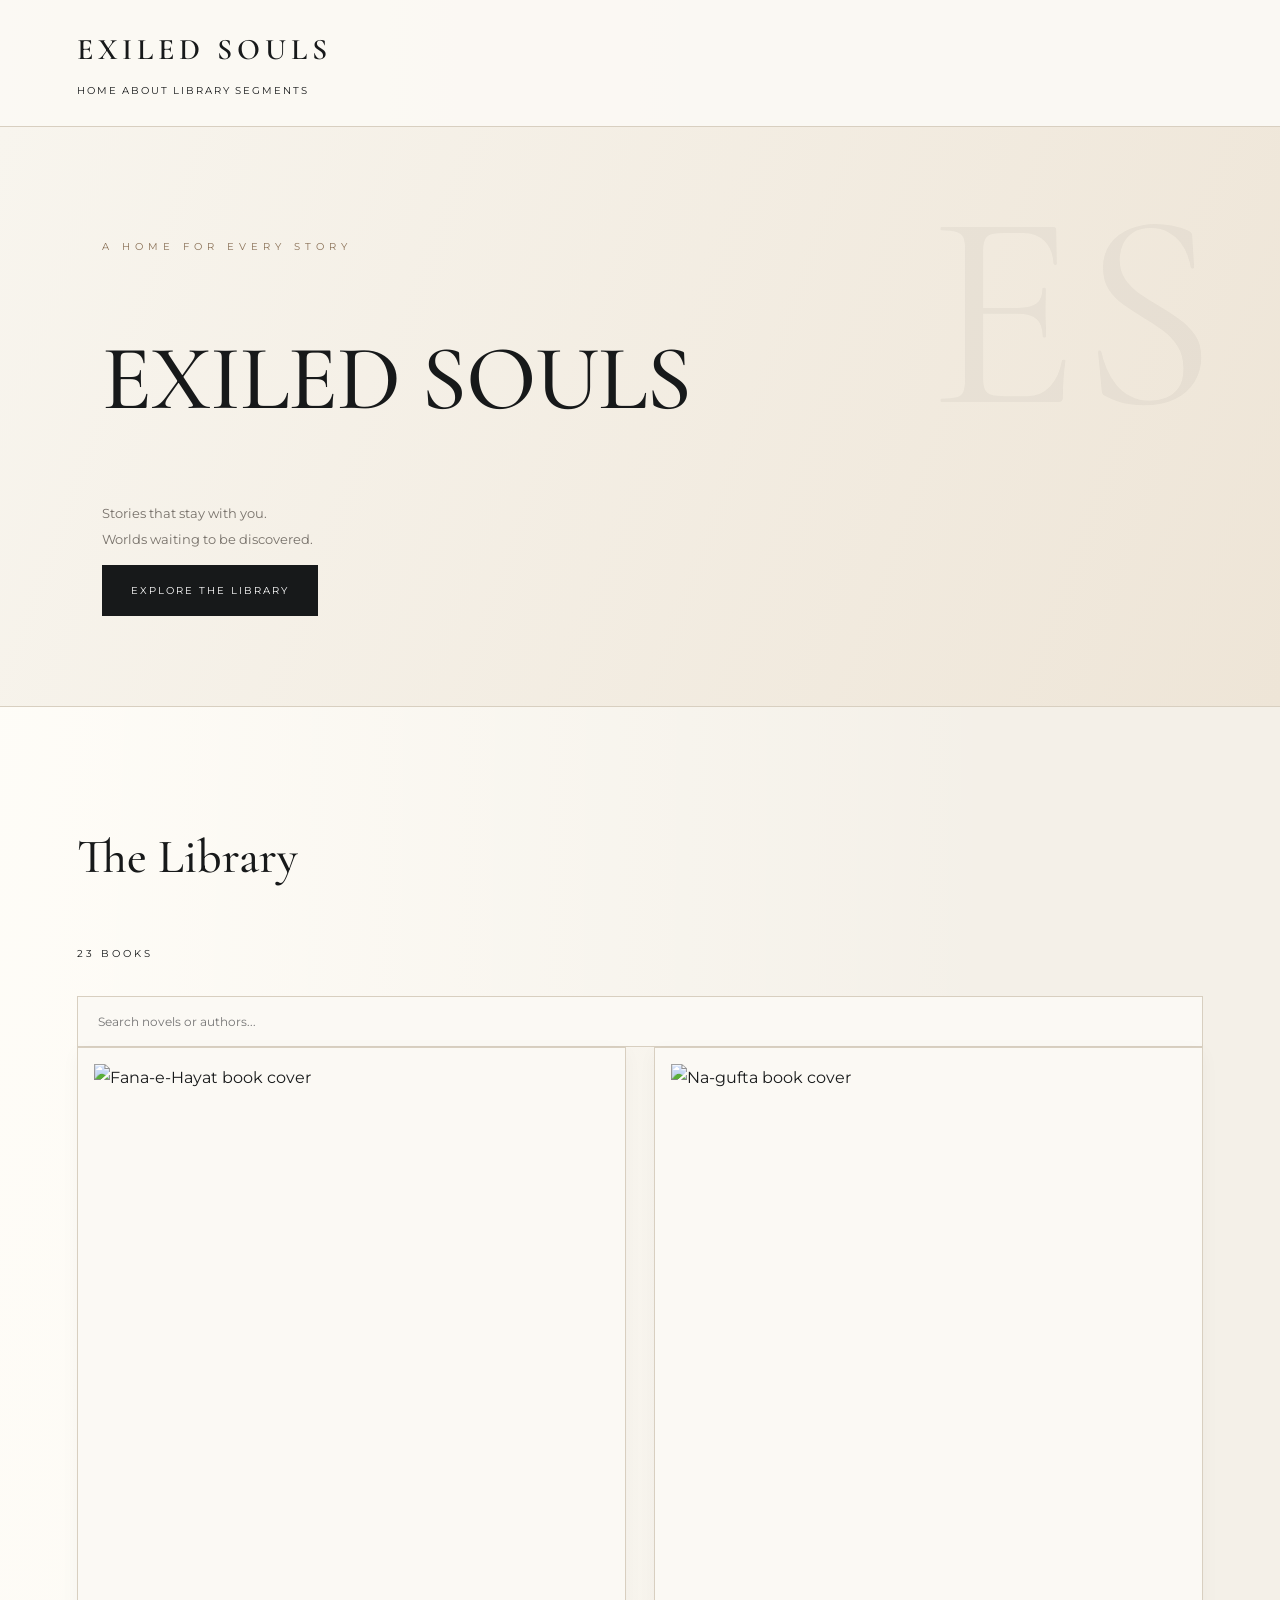
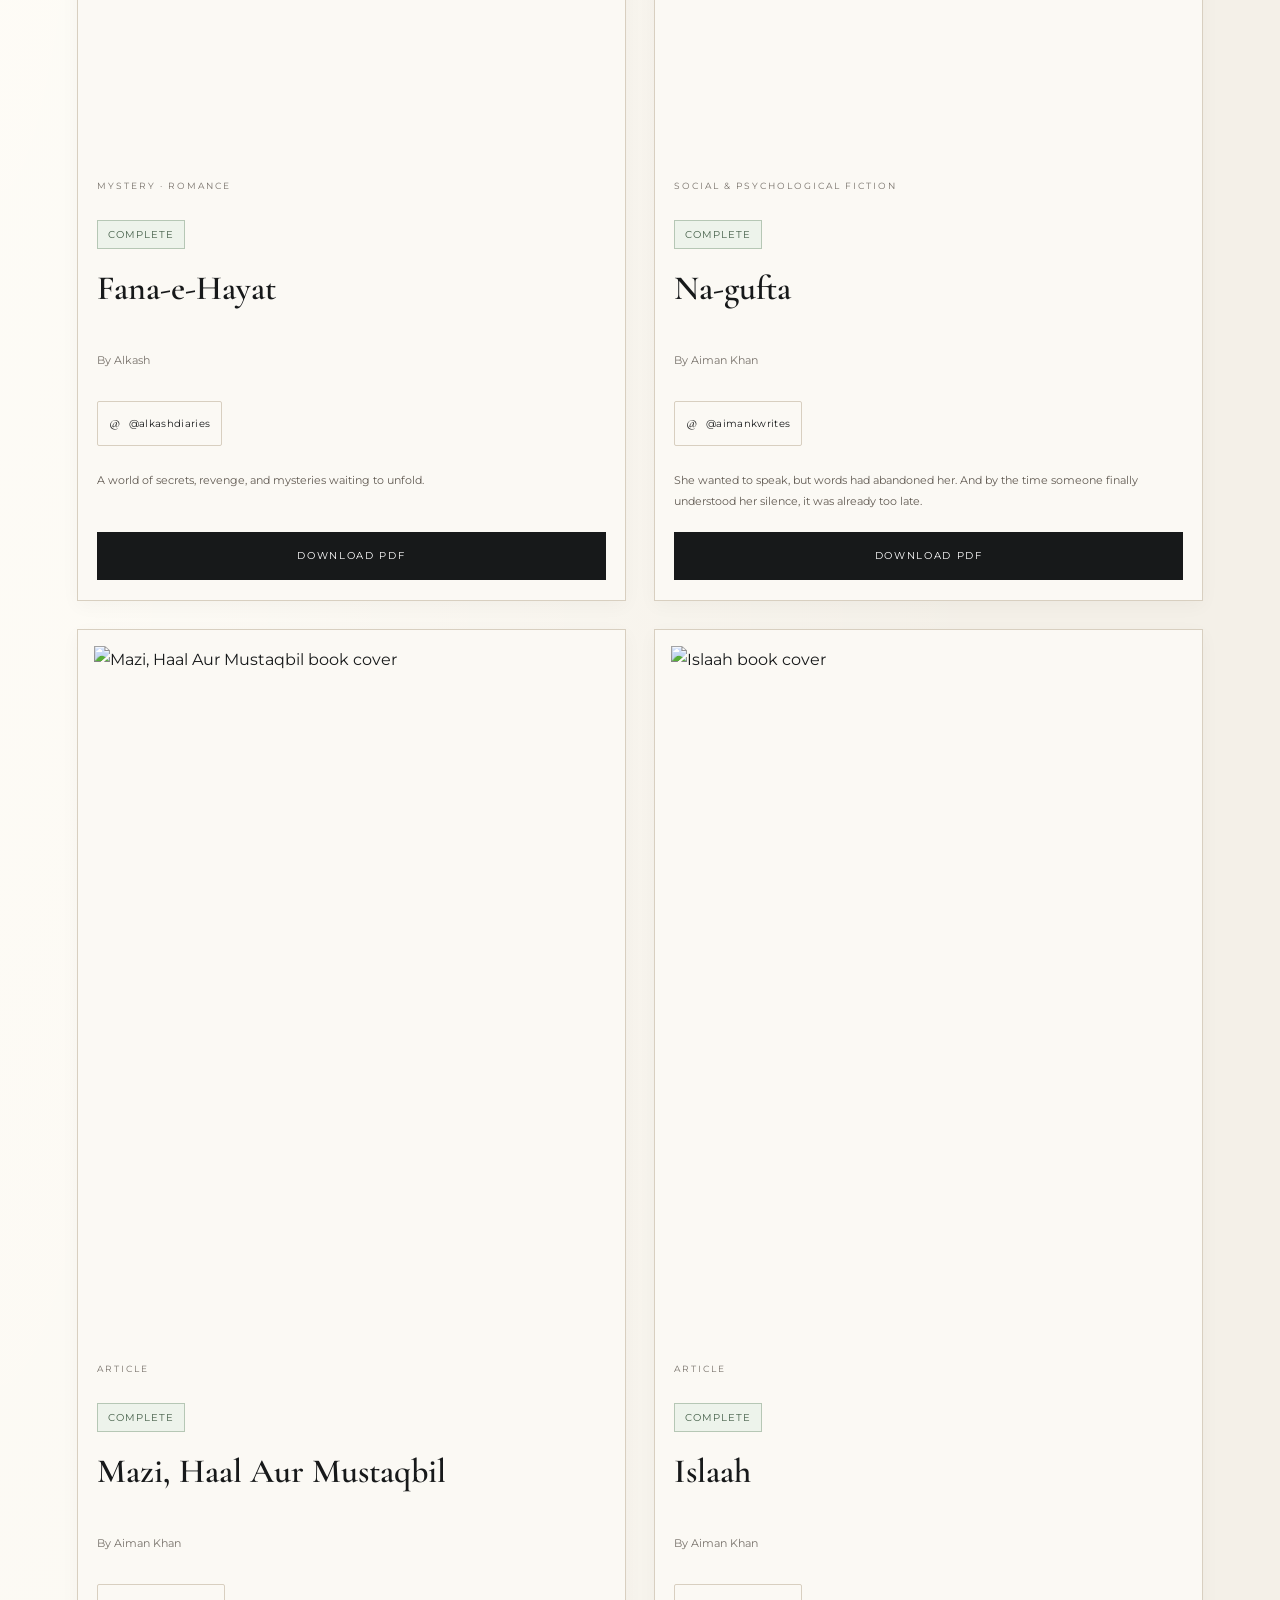
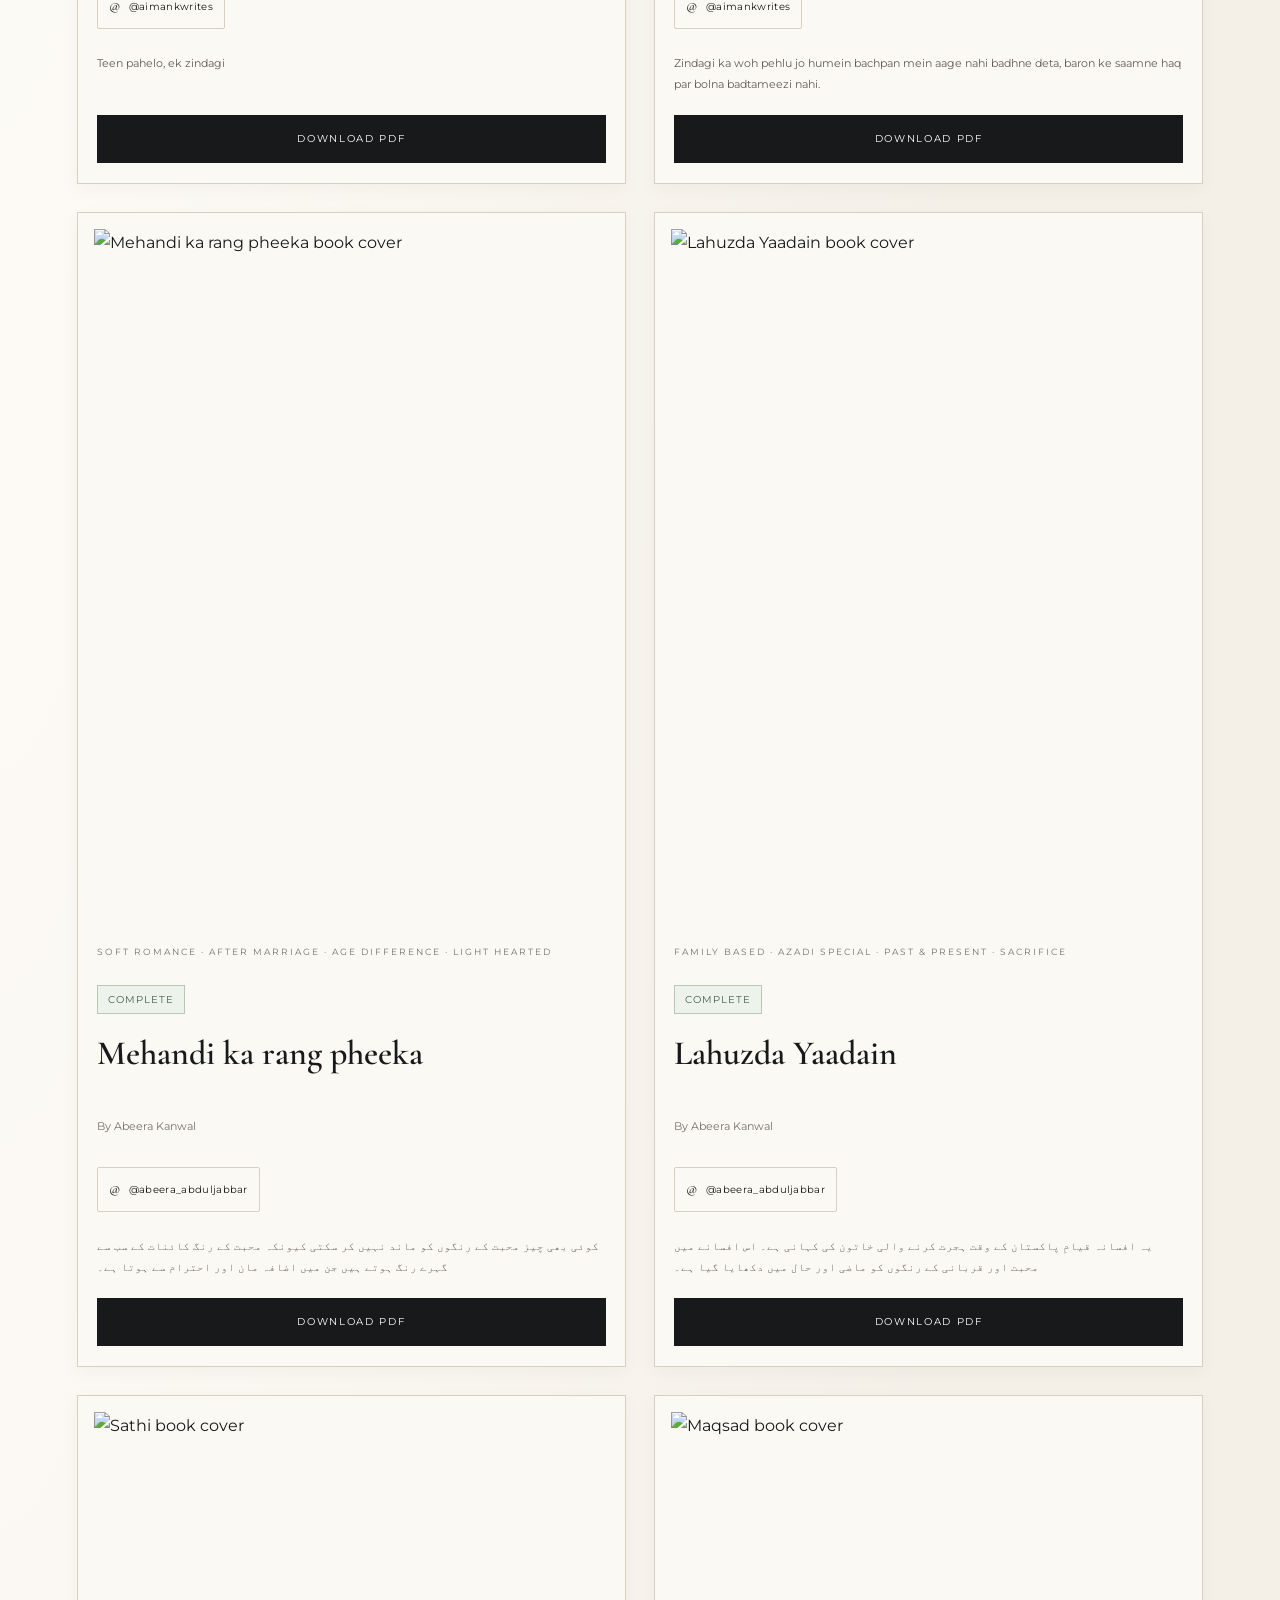
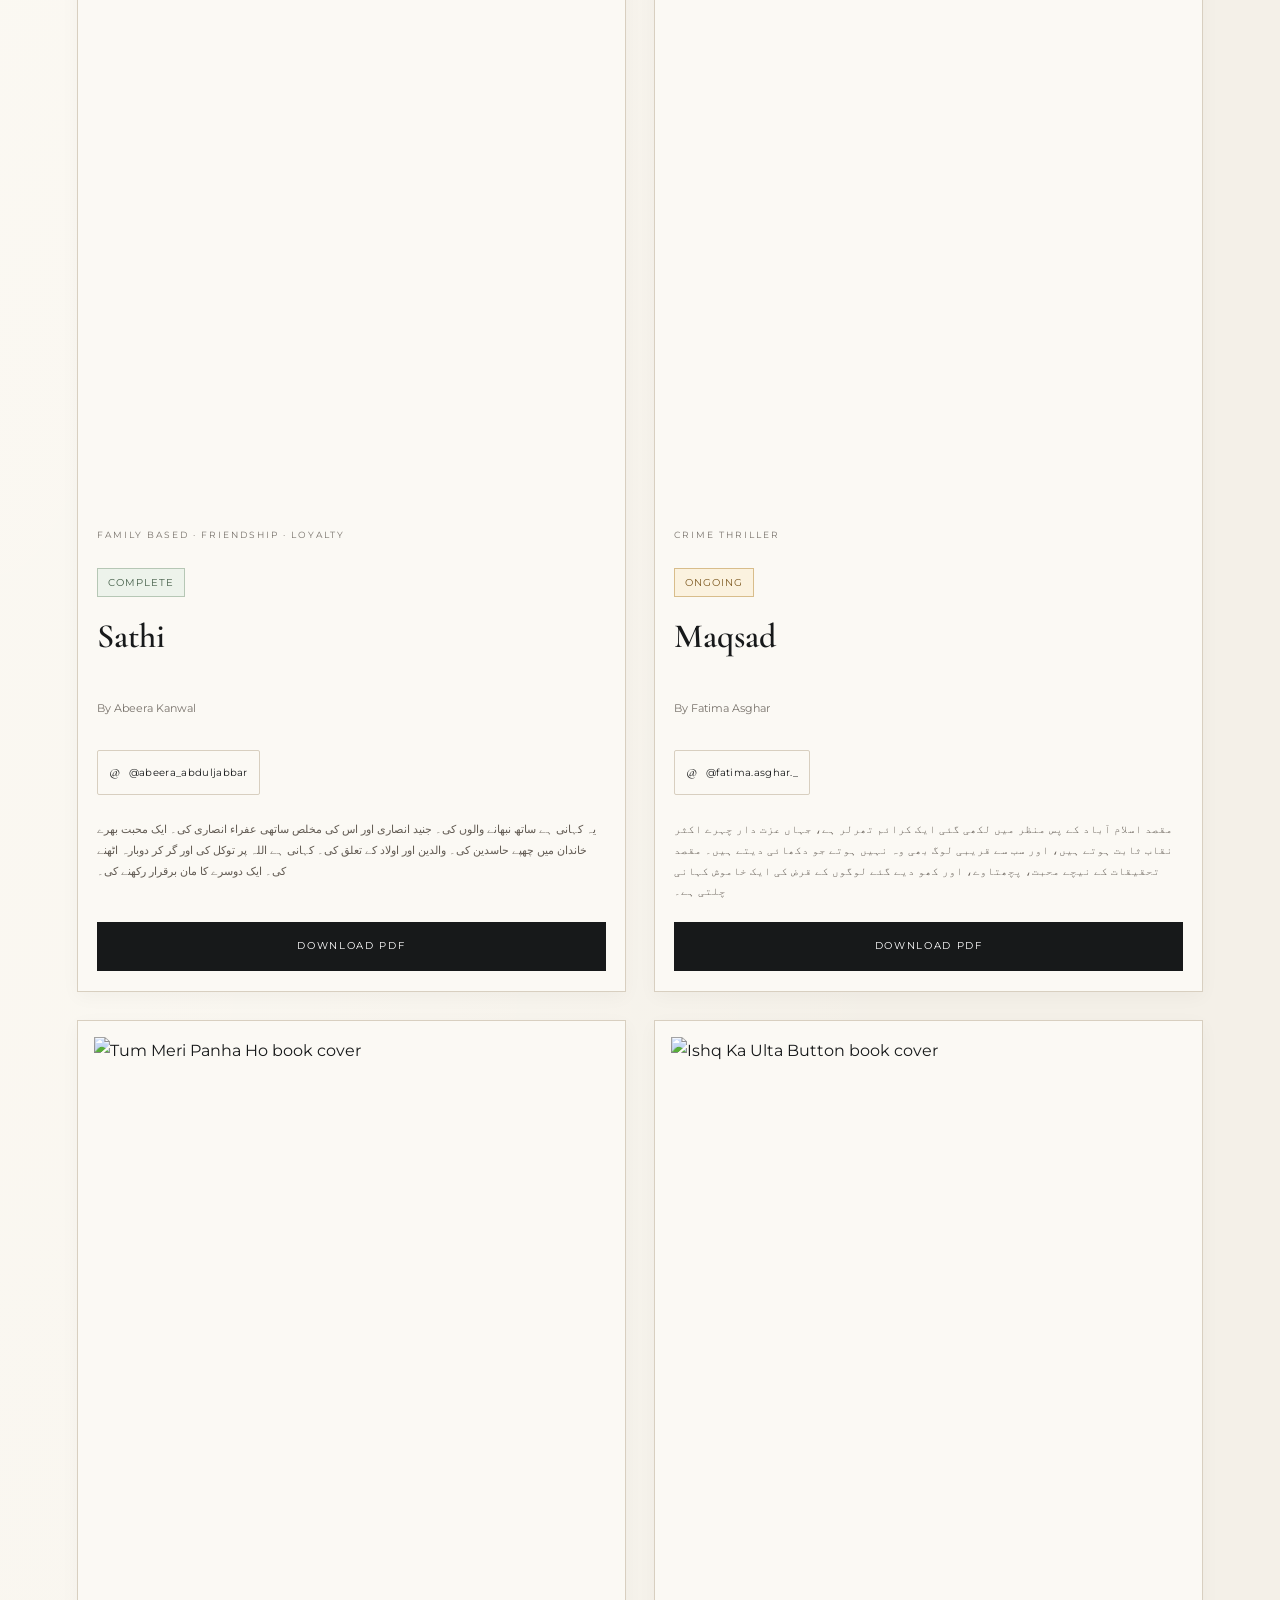
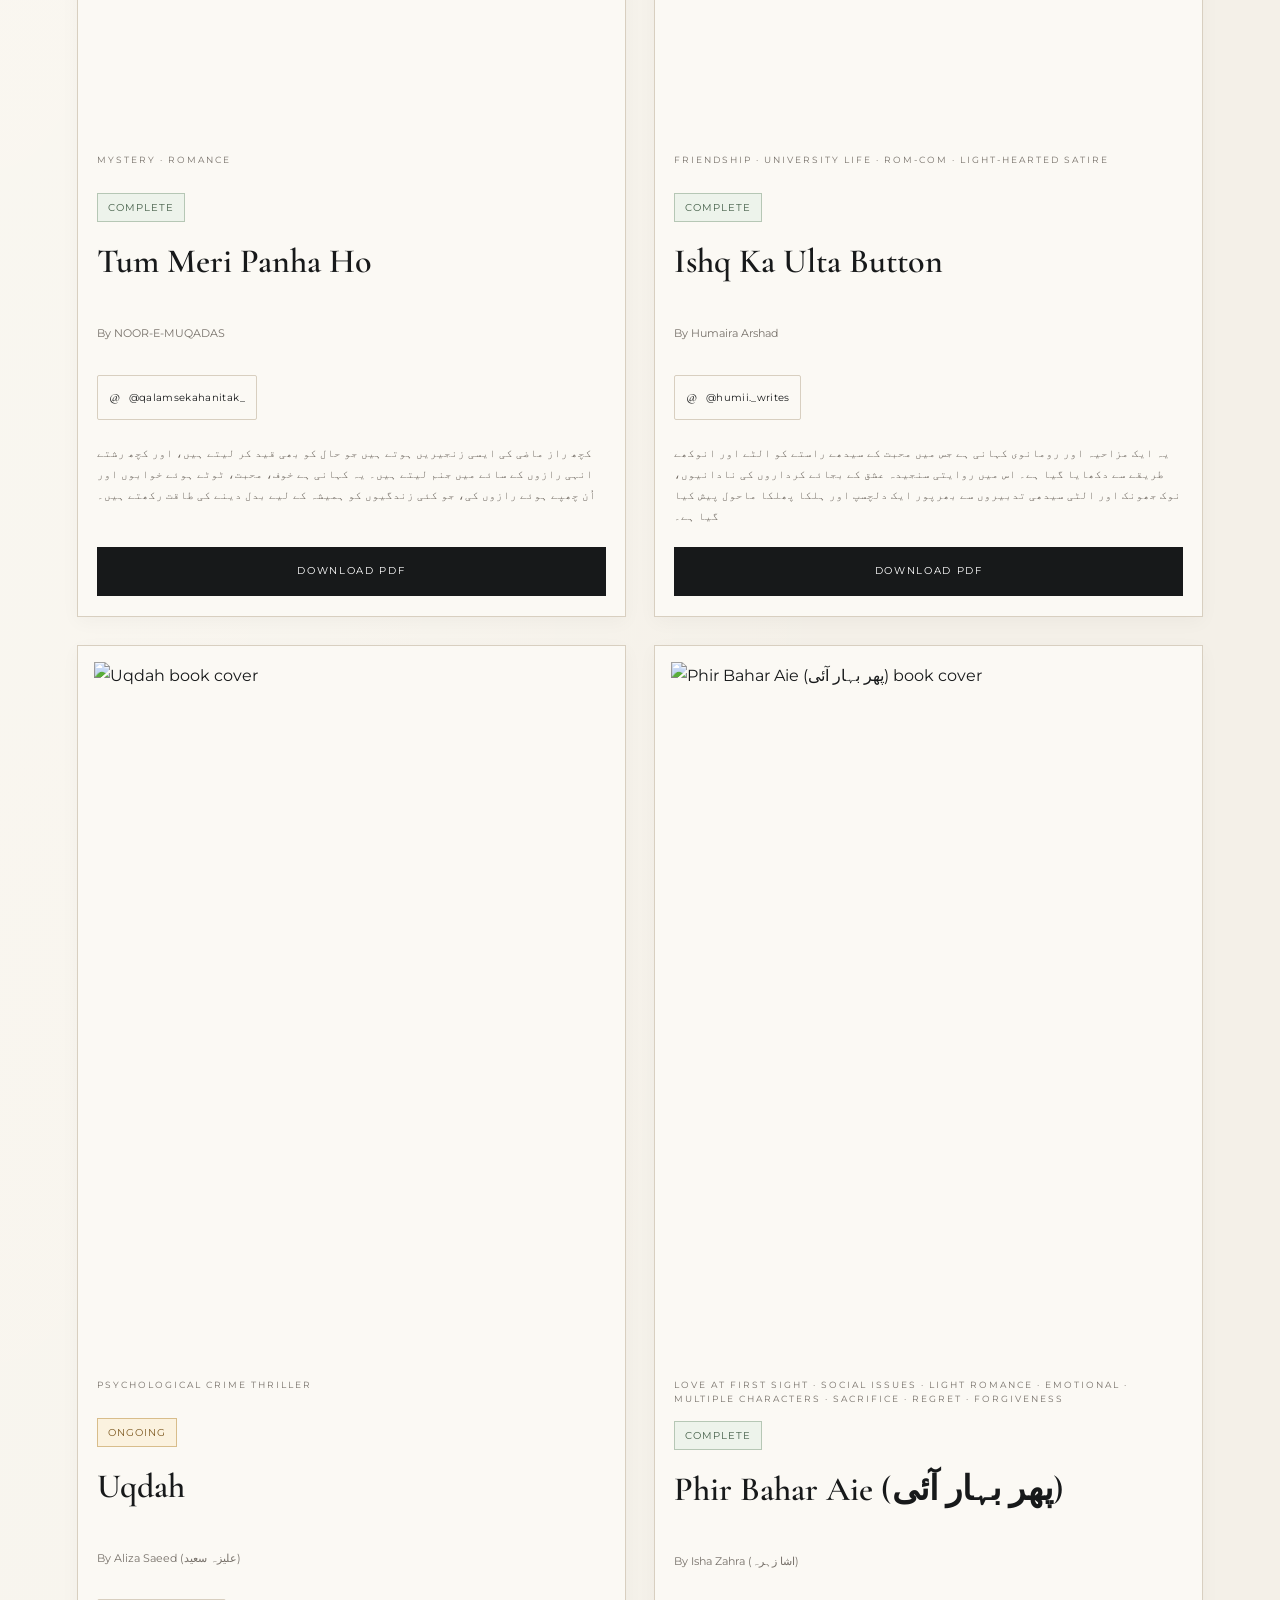
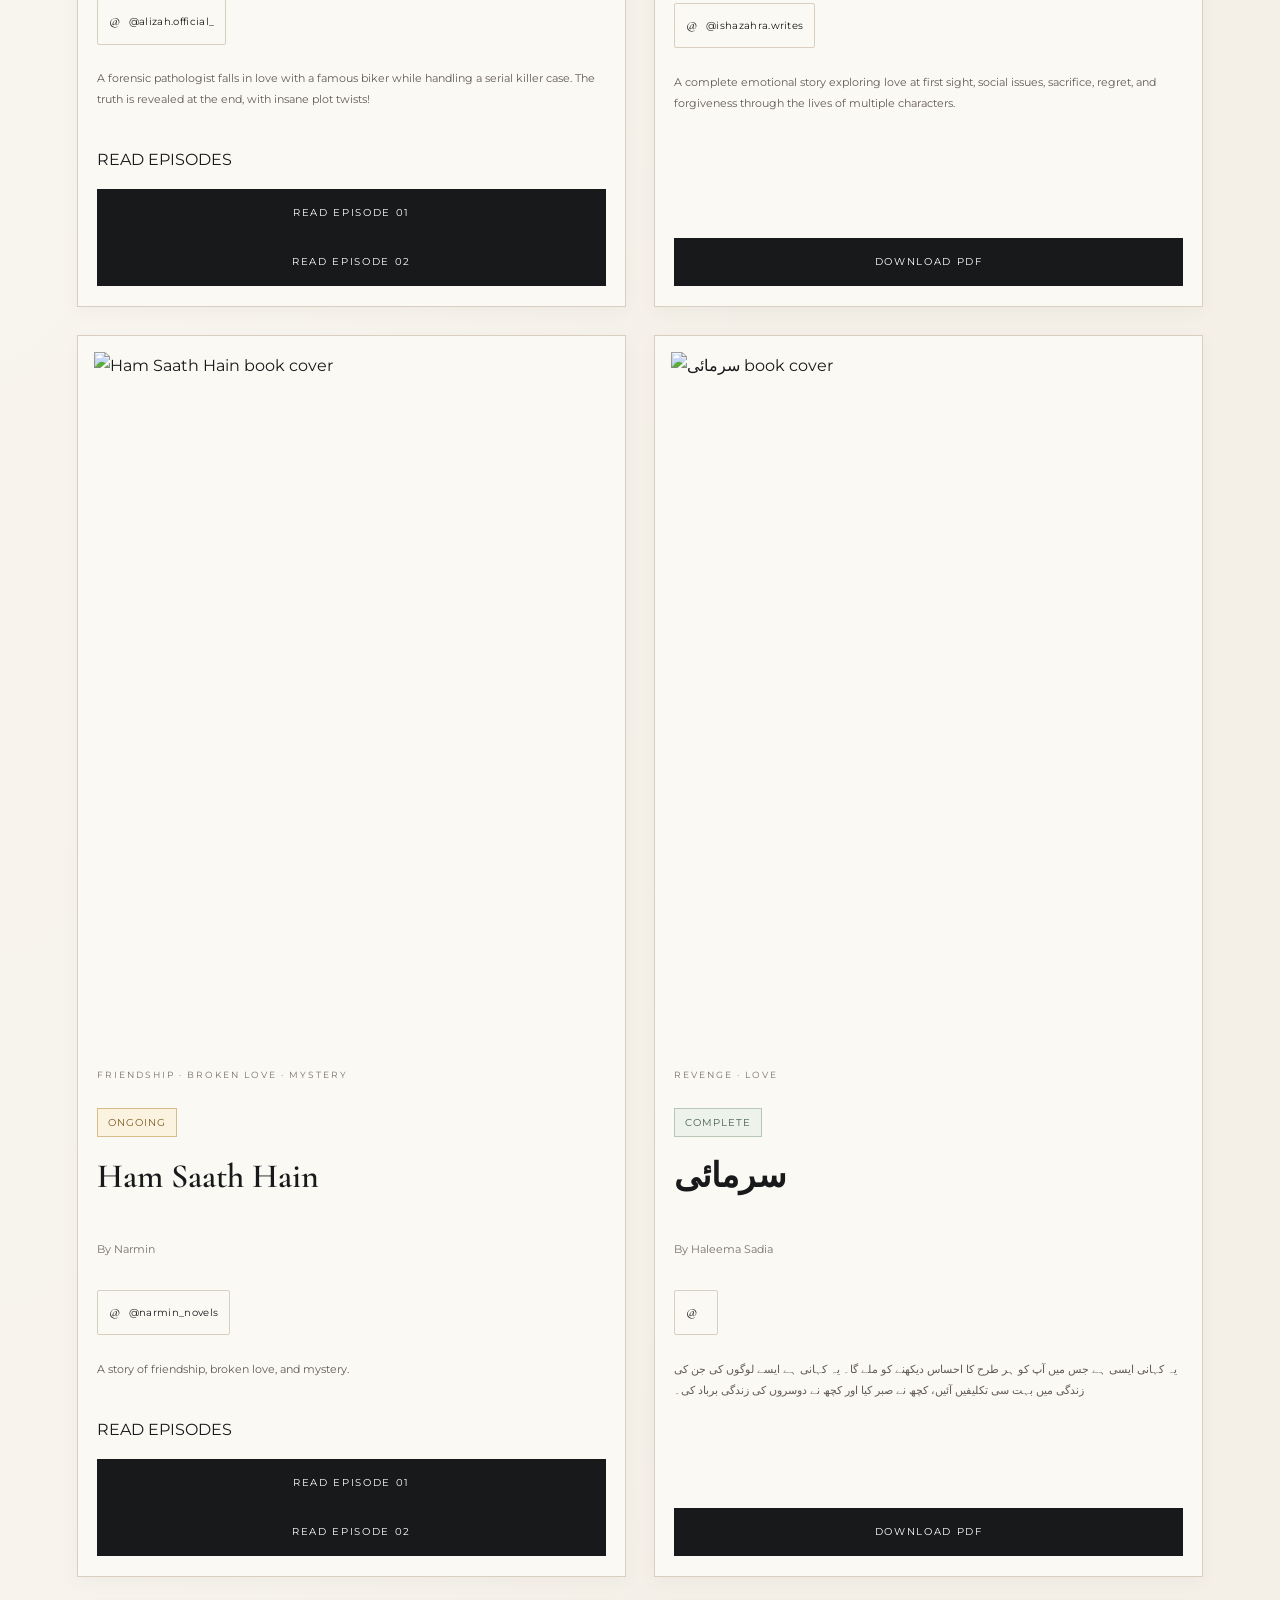
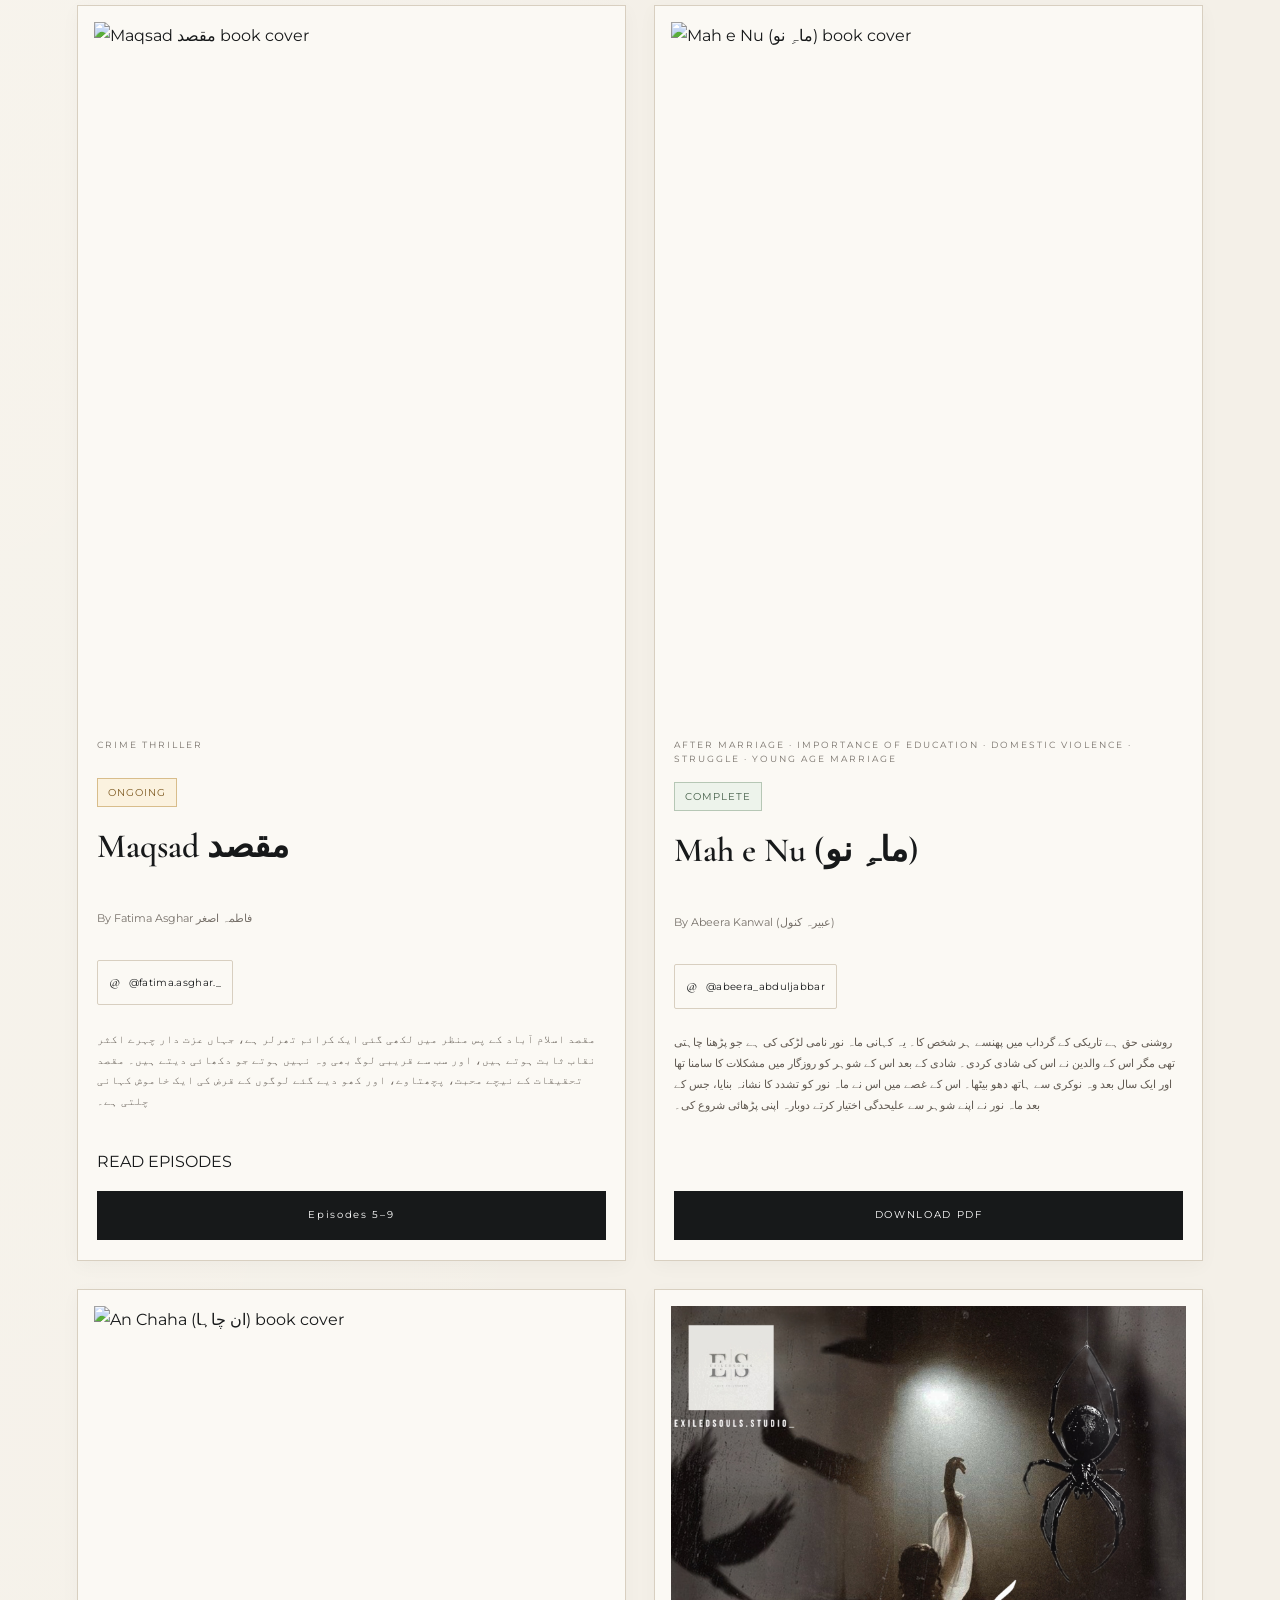
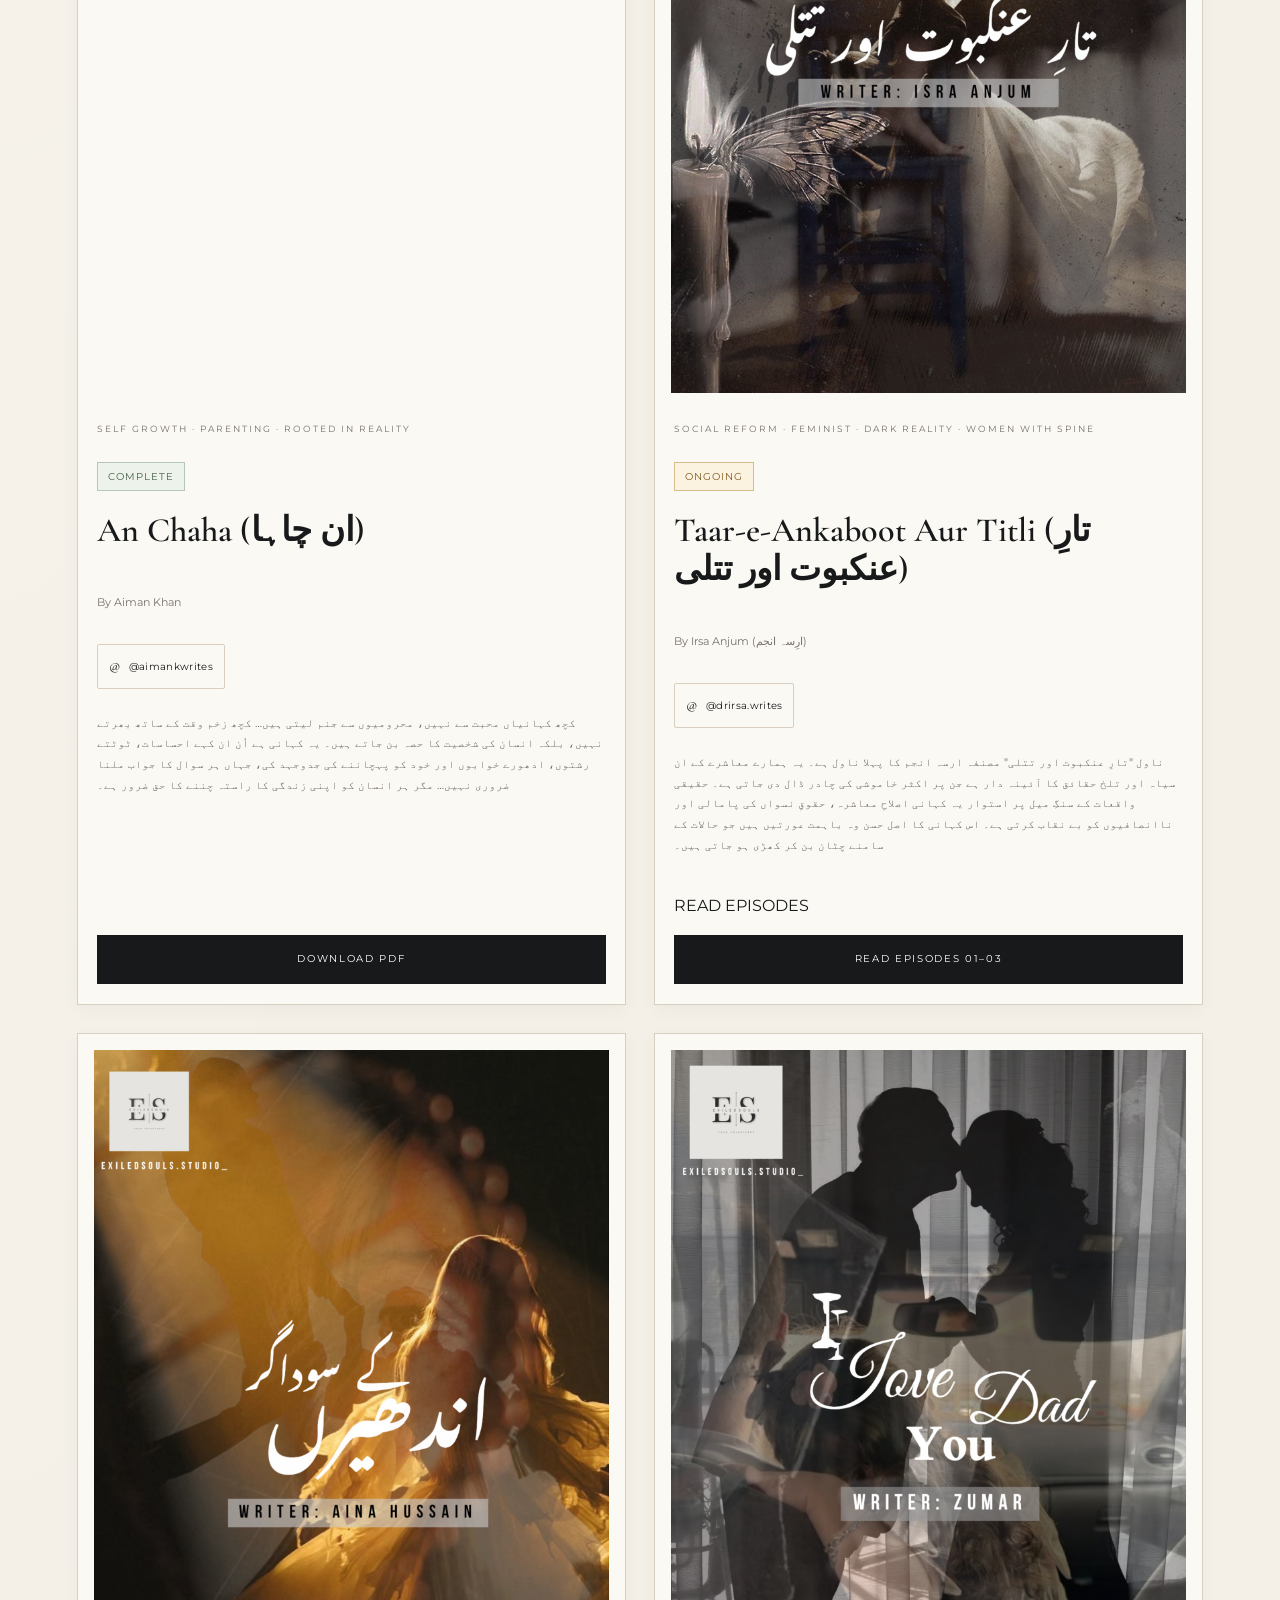
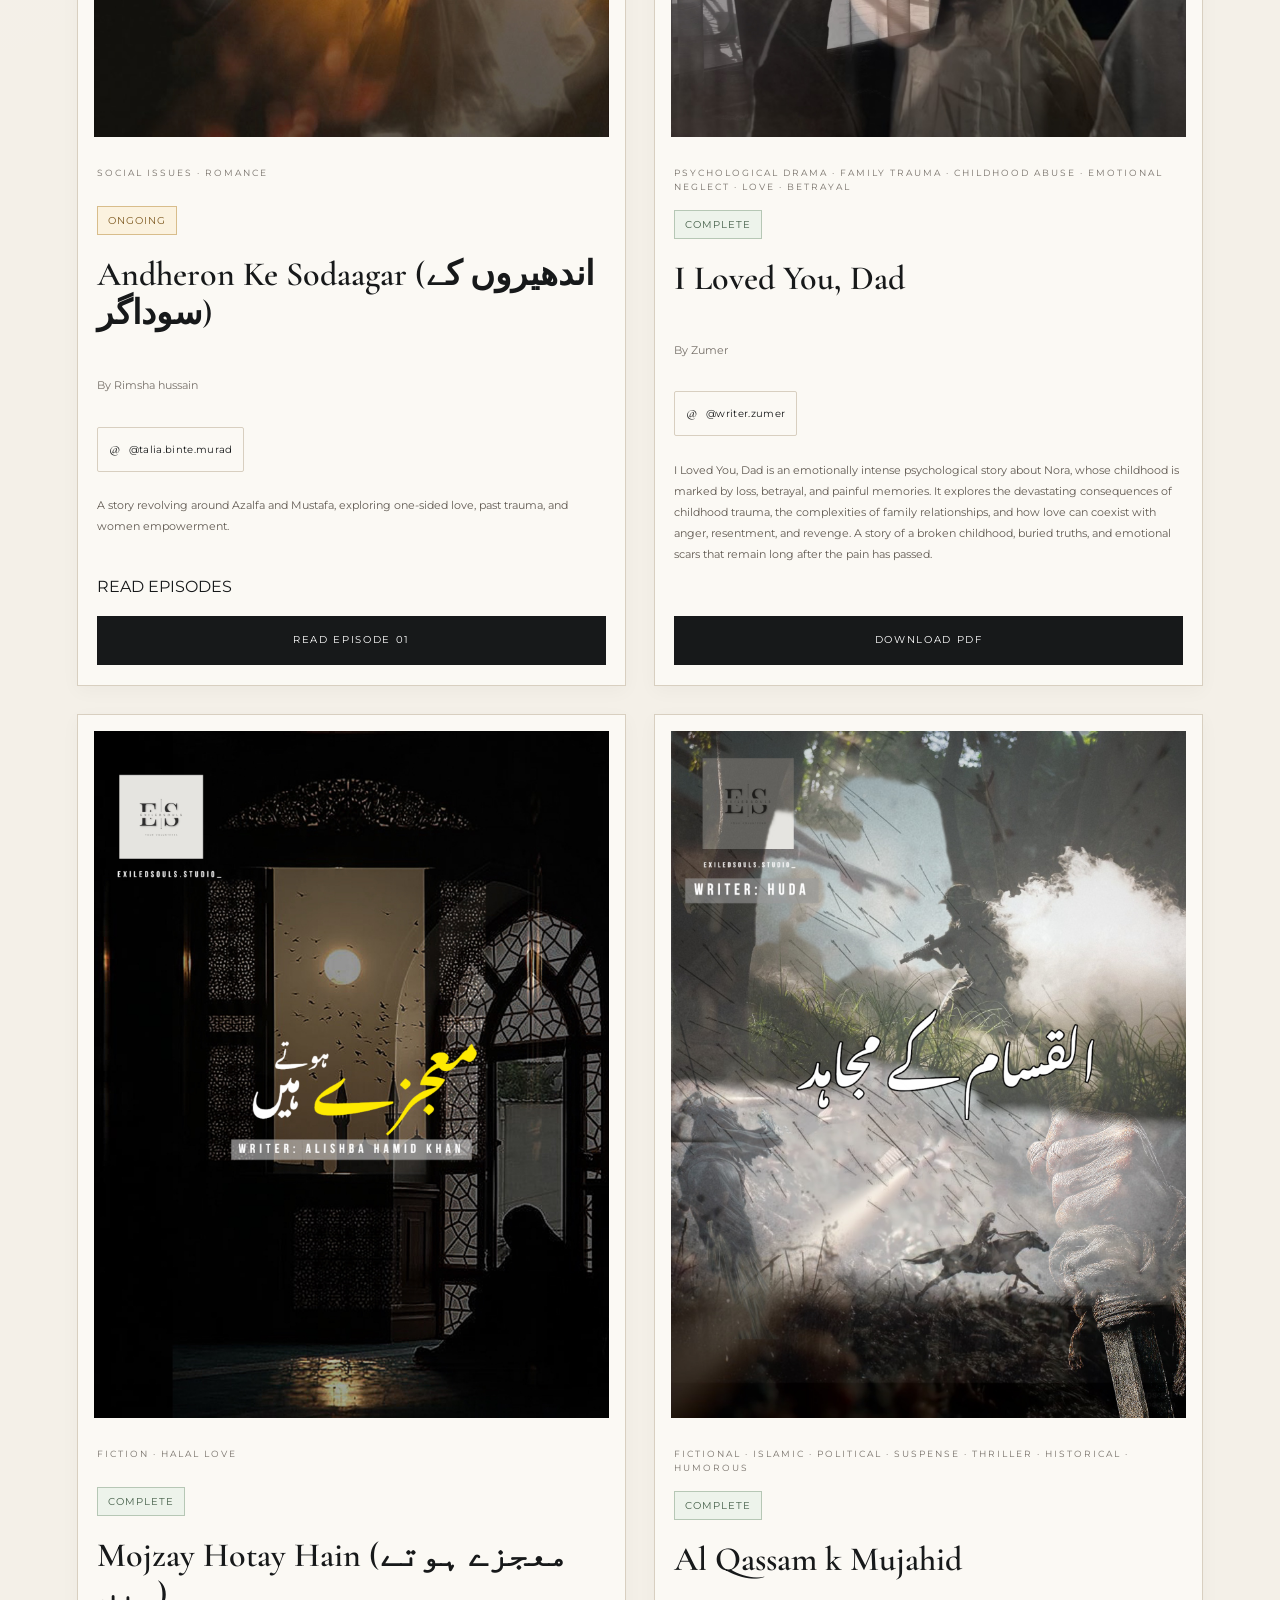
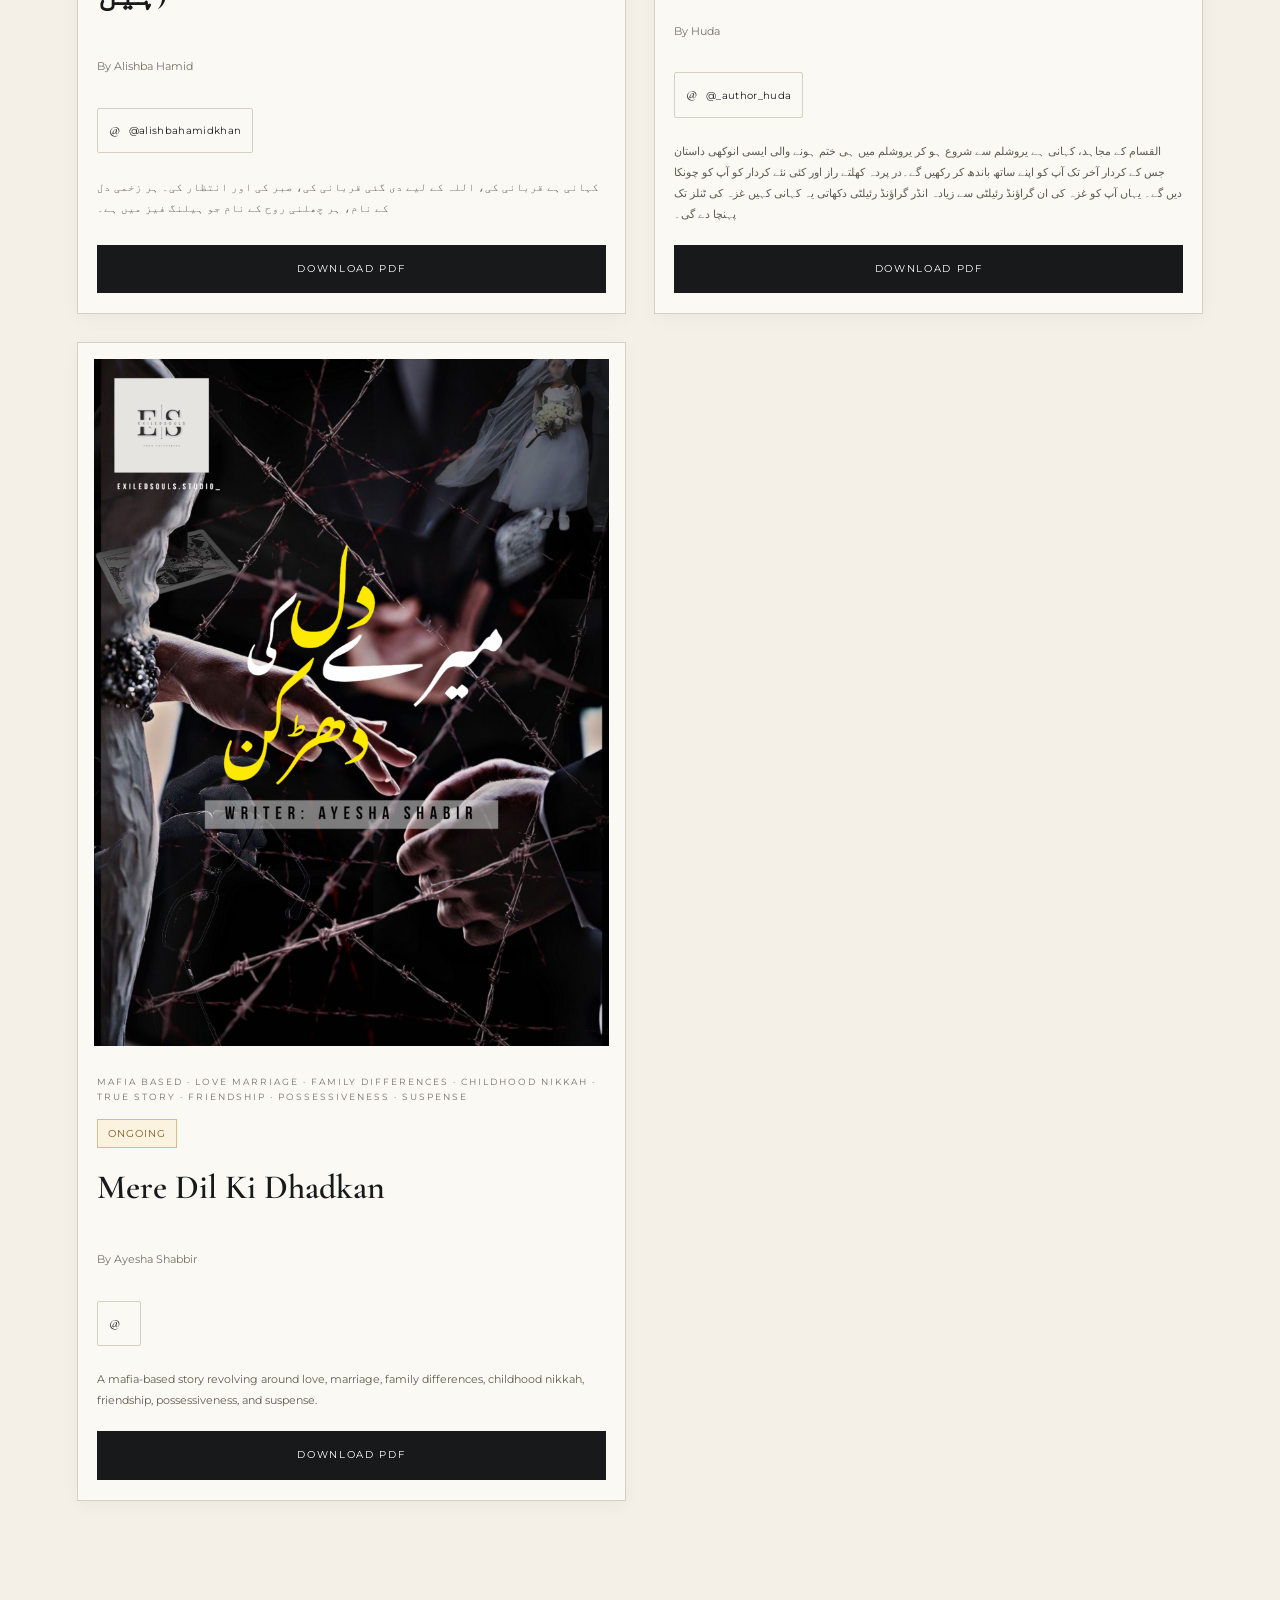
==== index.html @ 70f863a5 "Update index.html" ====
<!DOCTYPE html>
<html>
<head>
    <meta charset="UTF-8">
    <meta http-equiv="refresh" content="0; url=pdf.html">
    <title>EXILED SOULS</title>
    <link rel="icon" type="image/png" href="favicon.png">
</head>
<body>
    <p>Opening EXILED SOULS...</p>
    <a href="pdf.html">Open Novel Library</a>
</body>
</html>
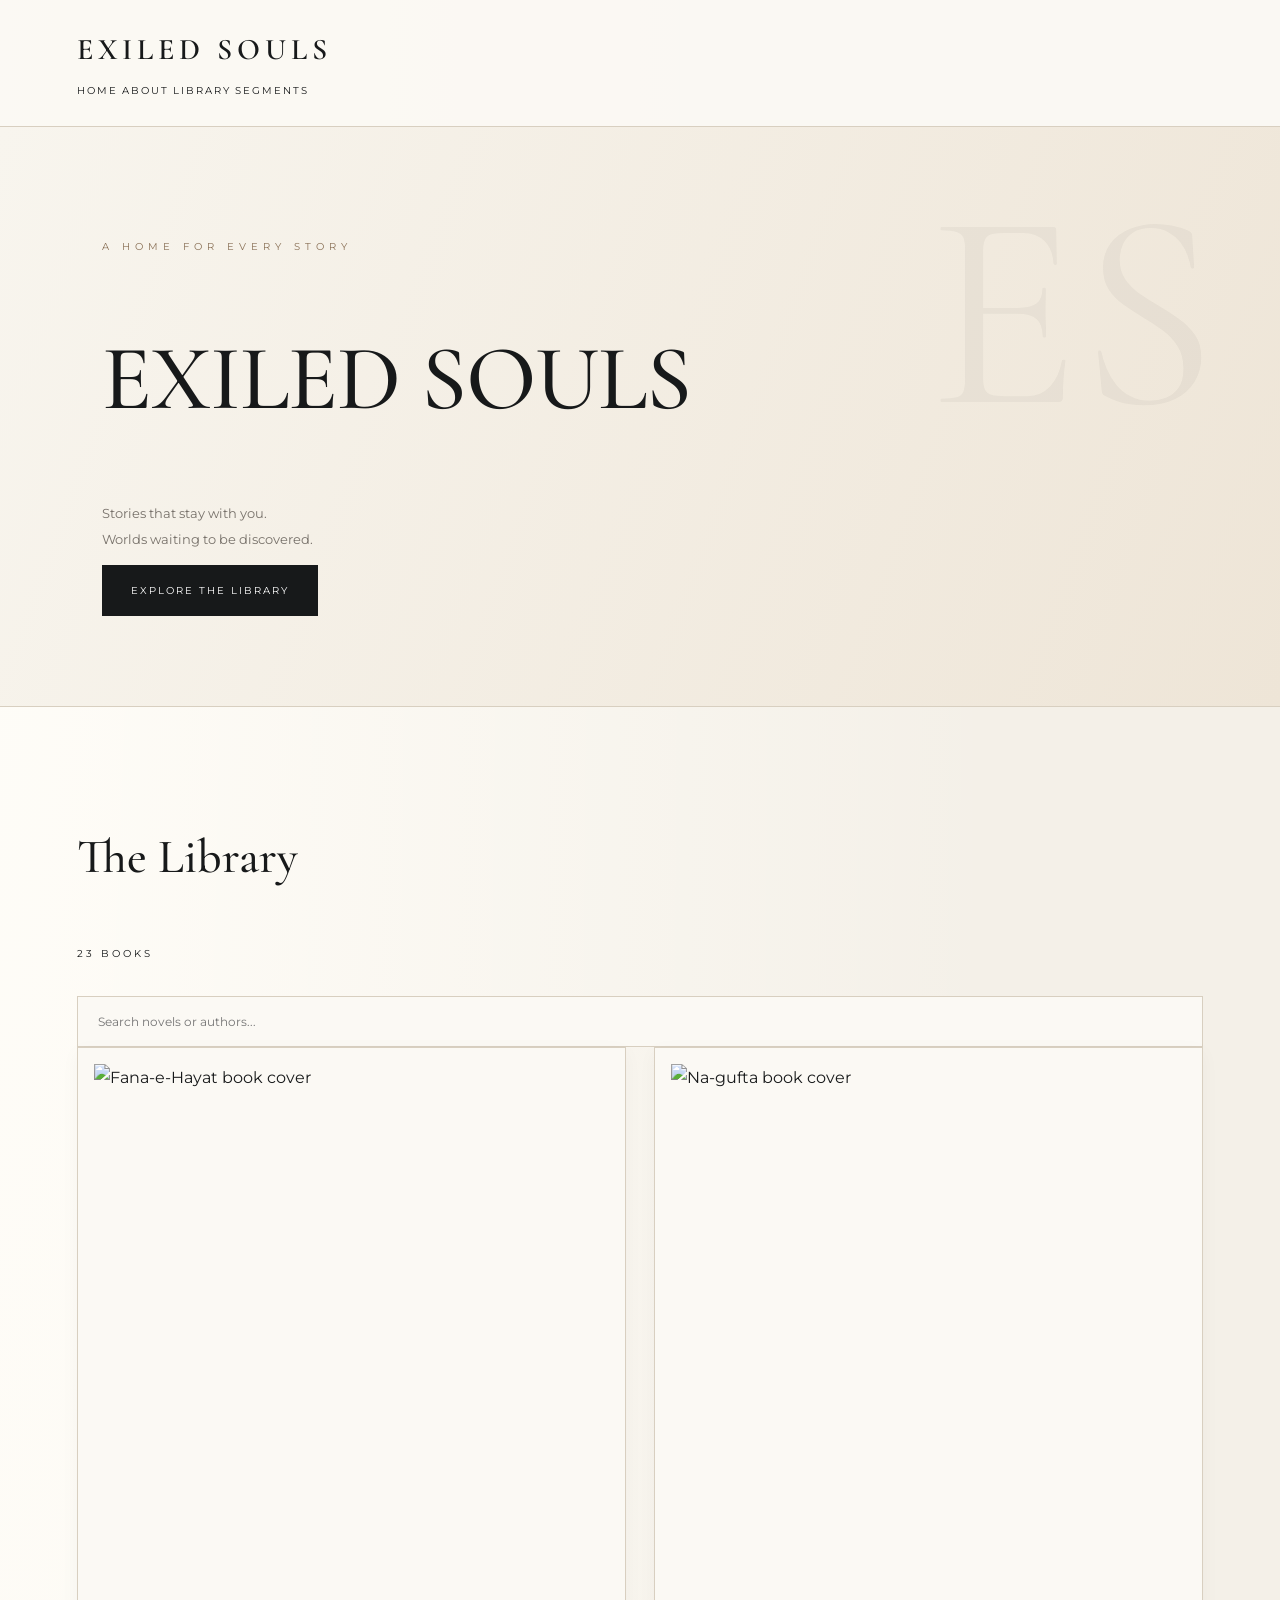
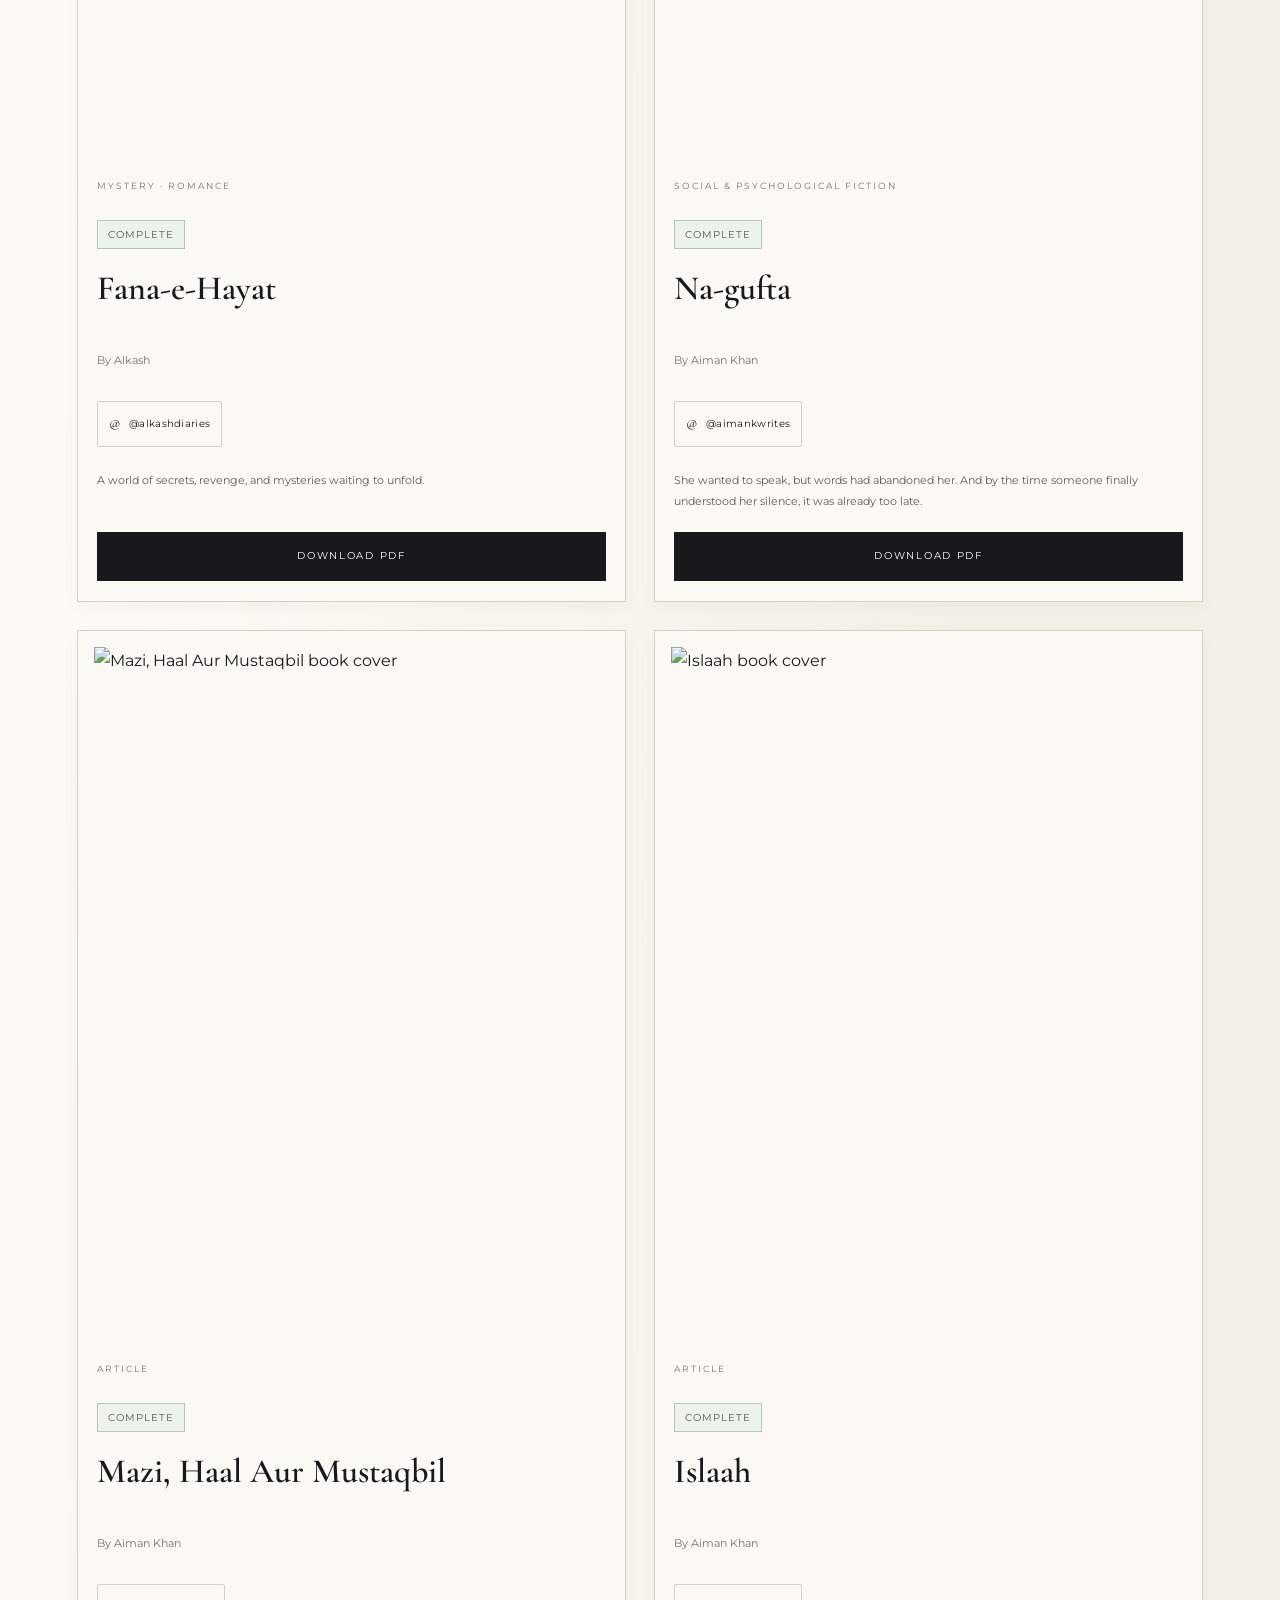
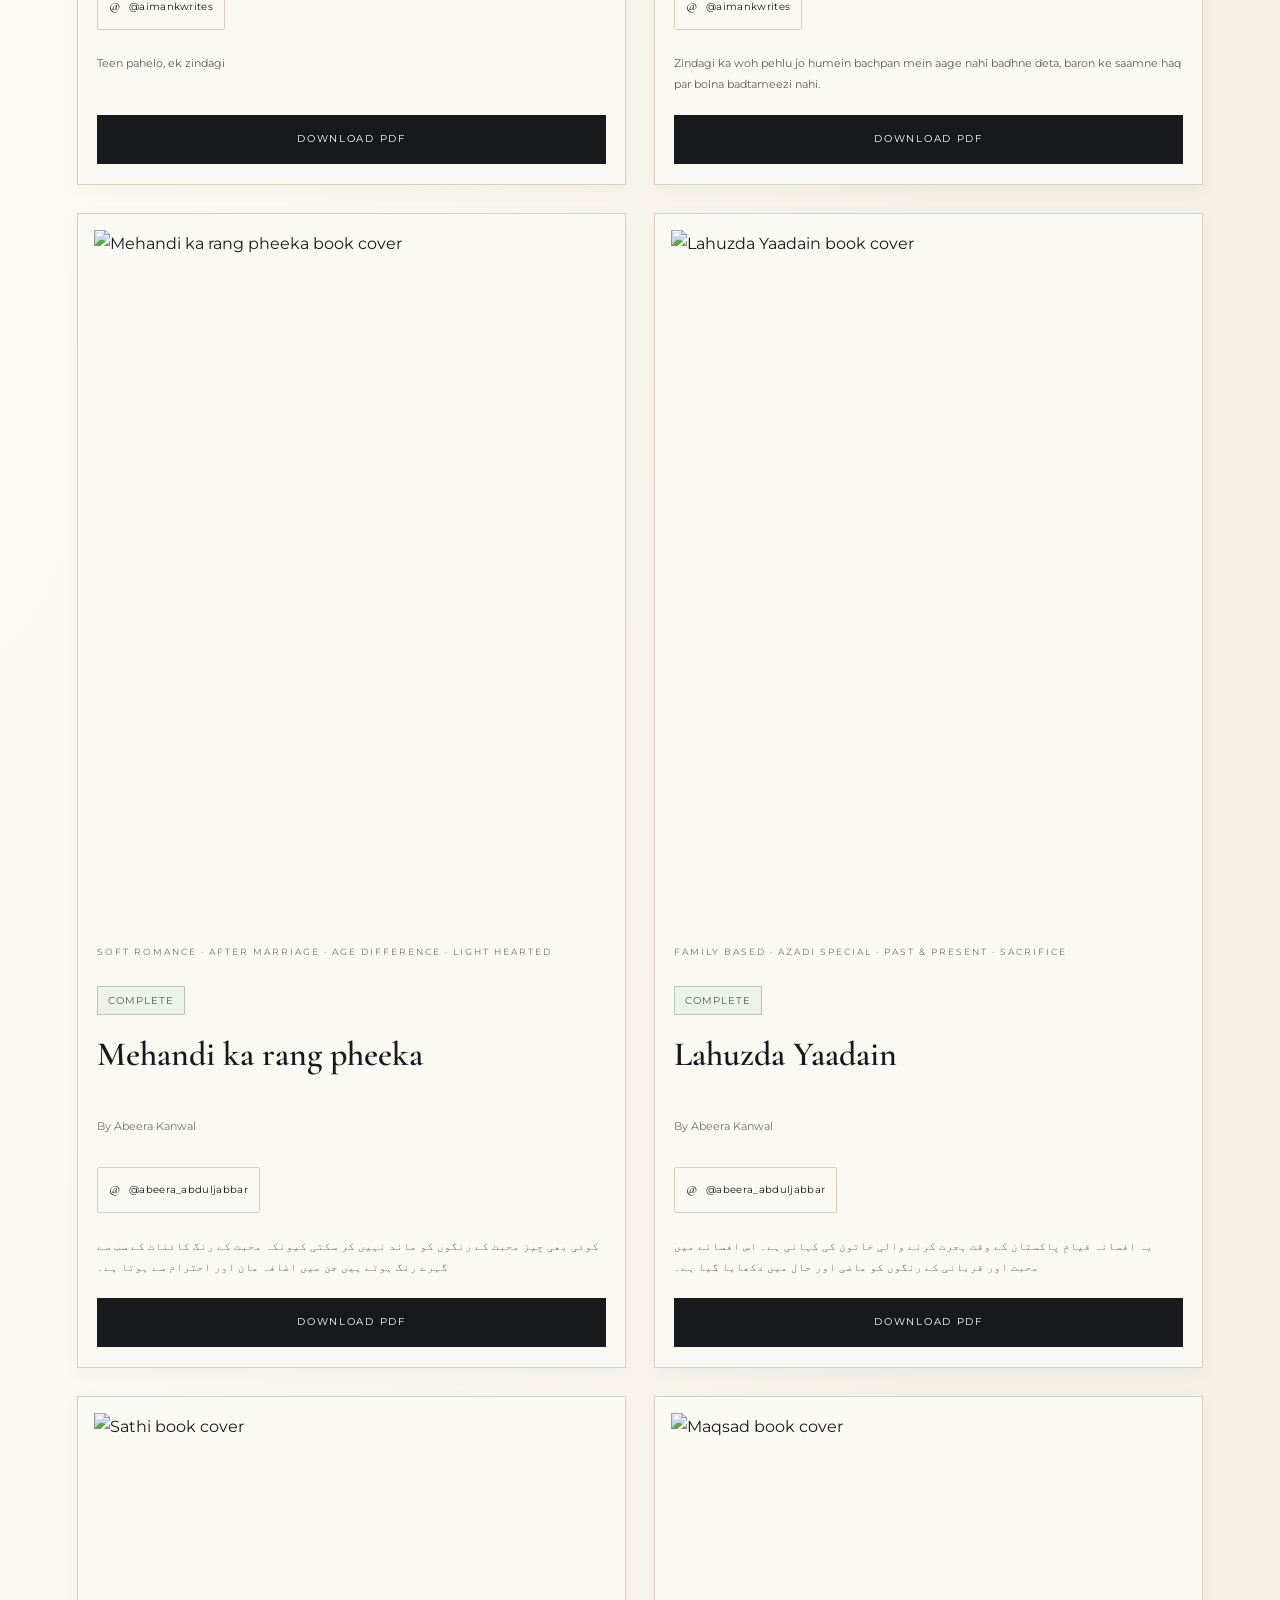
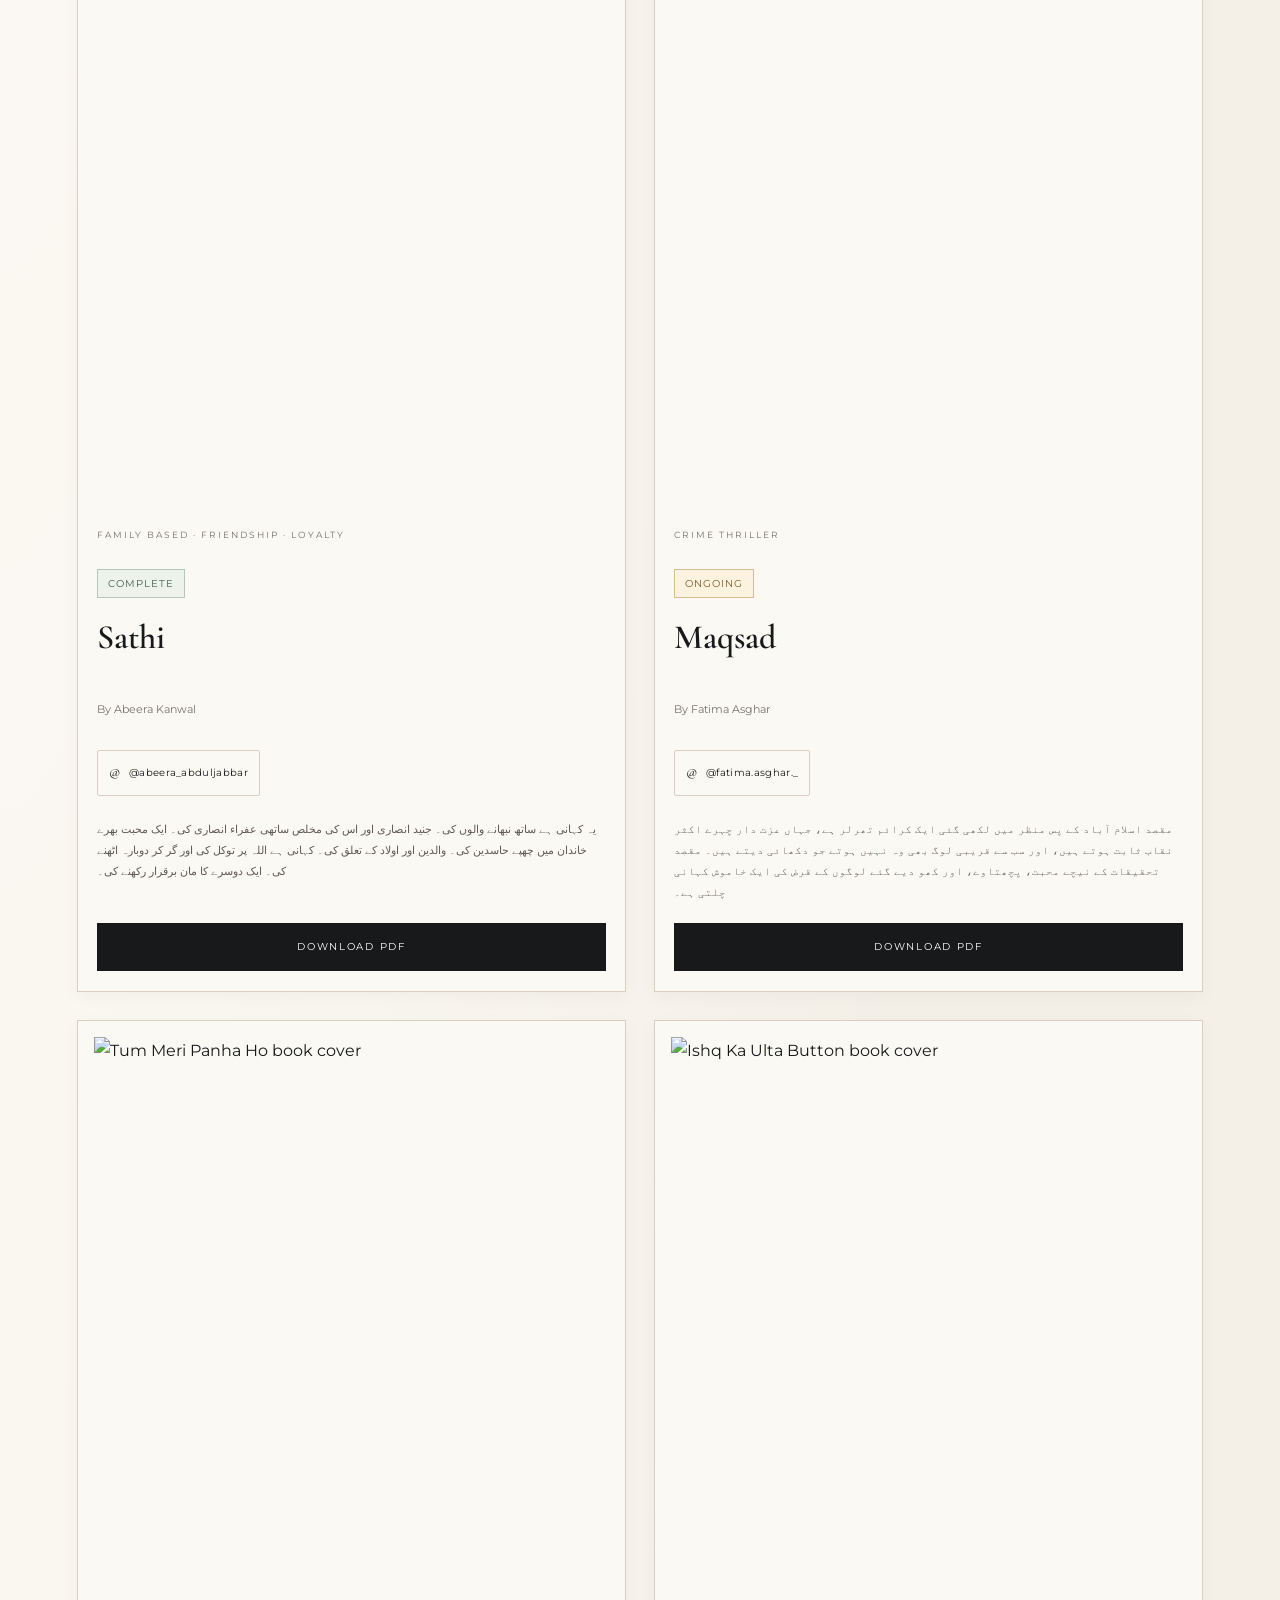
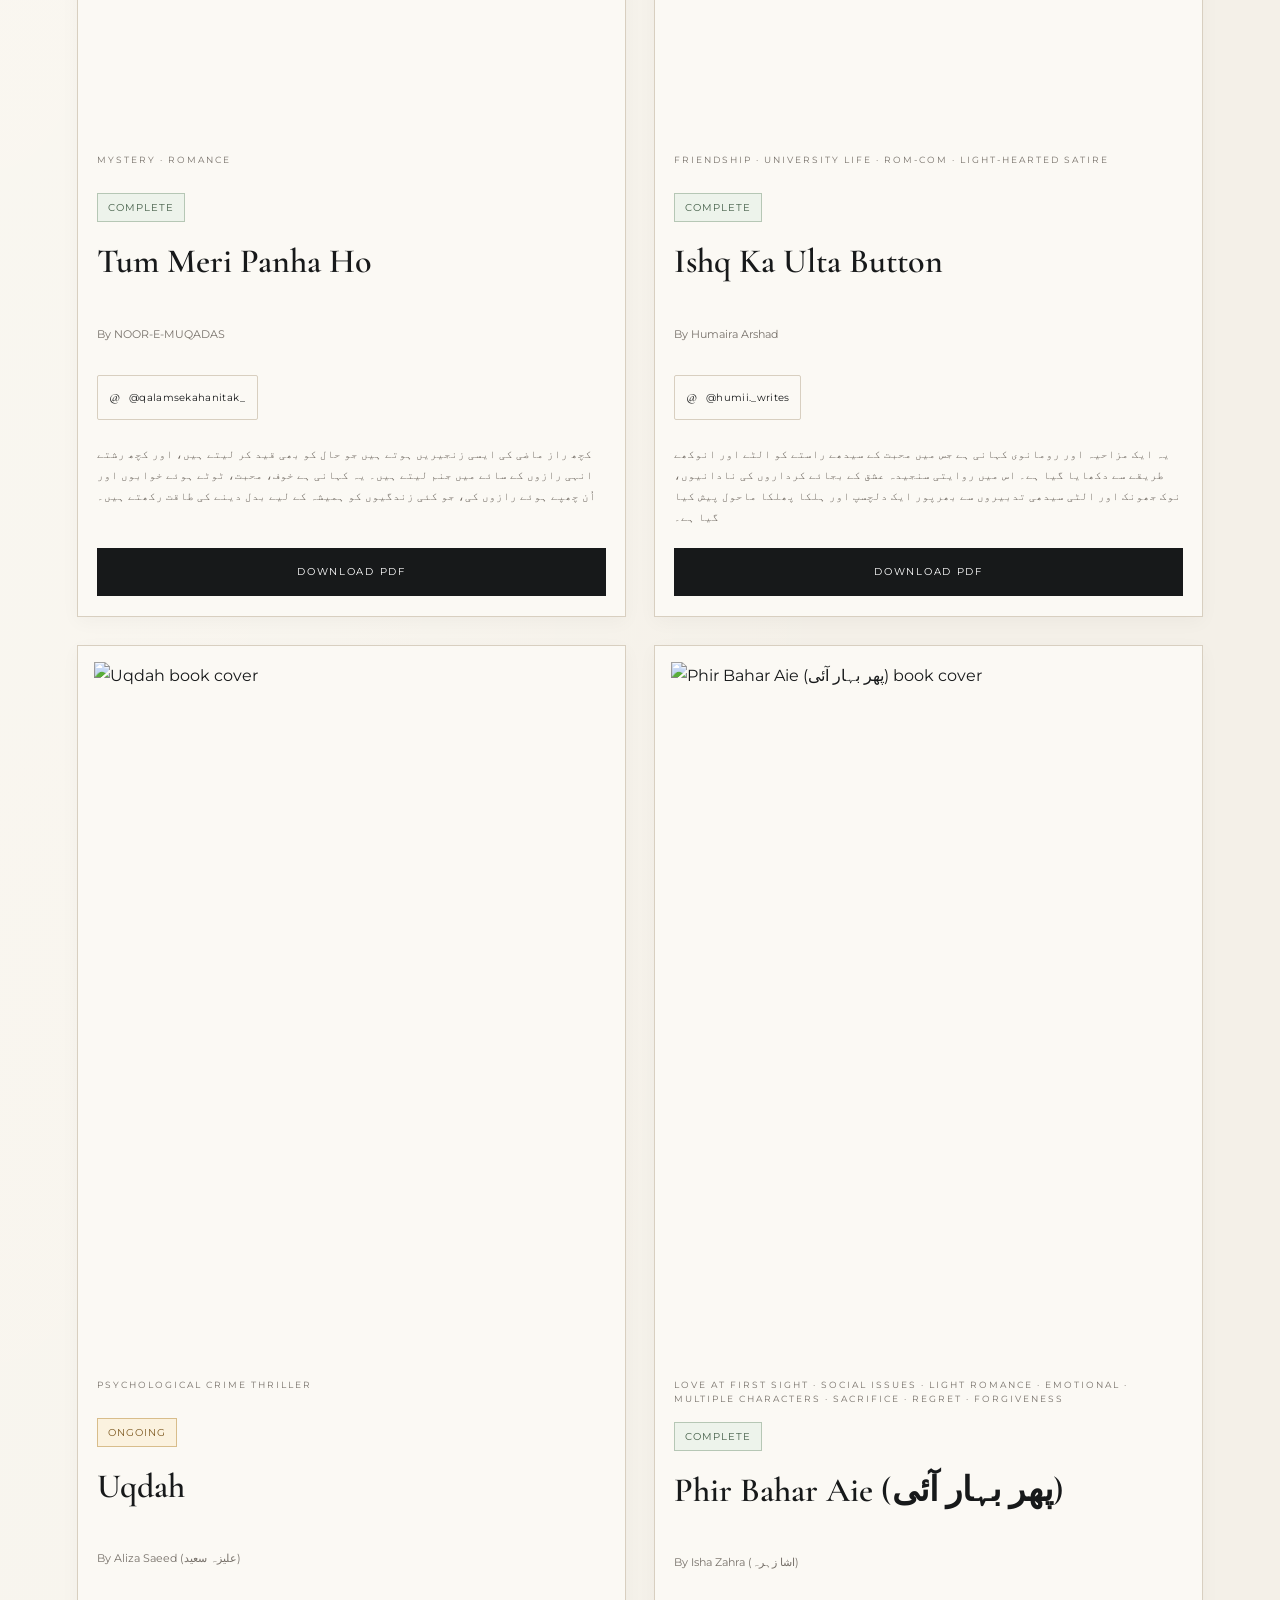
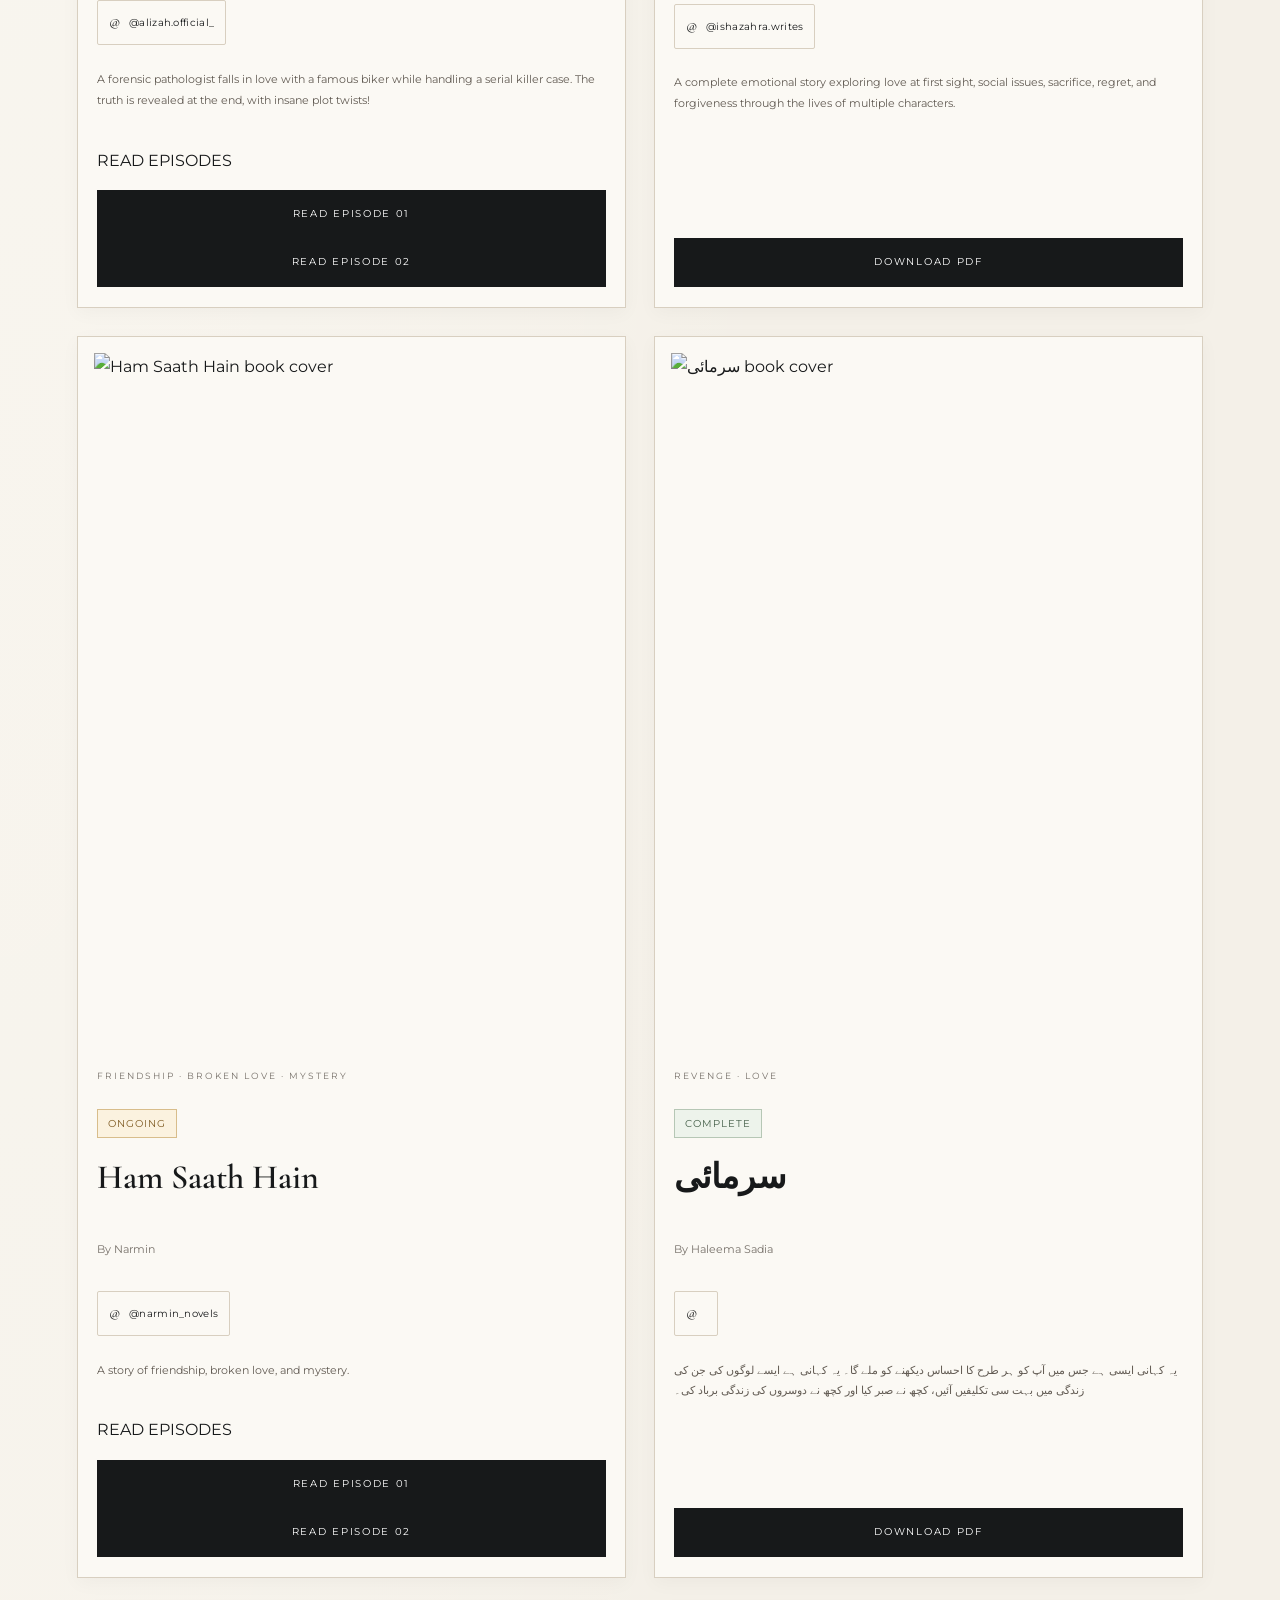
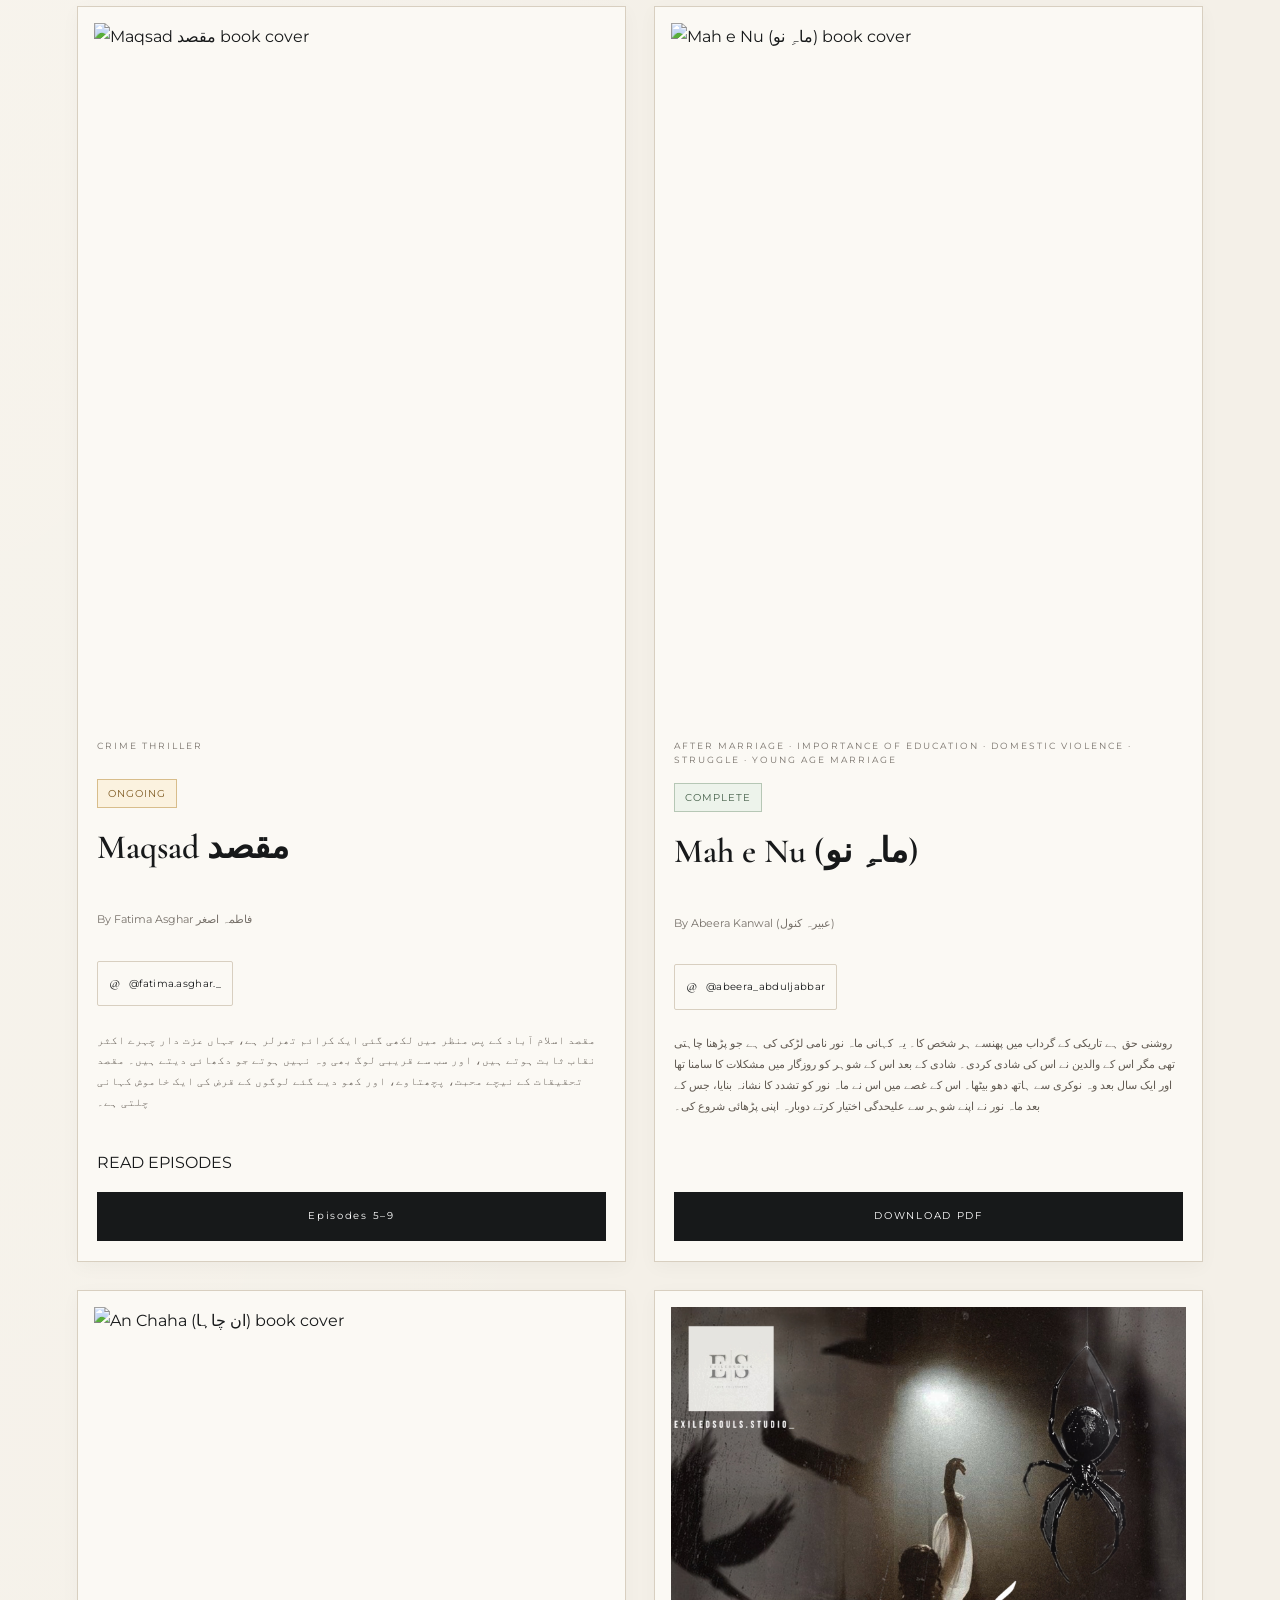
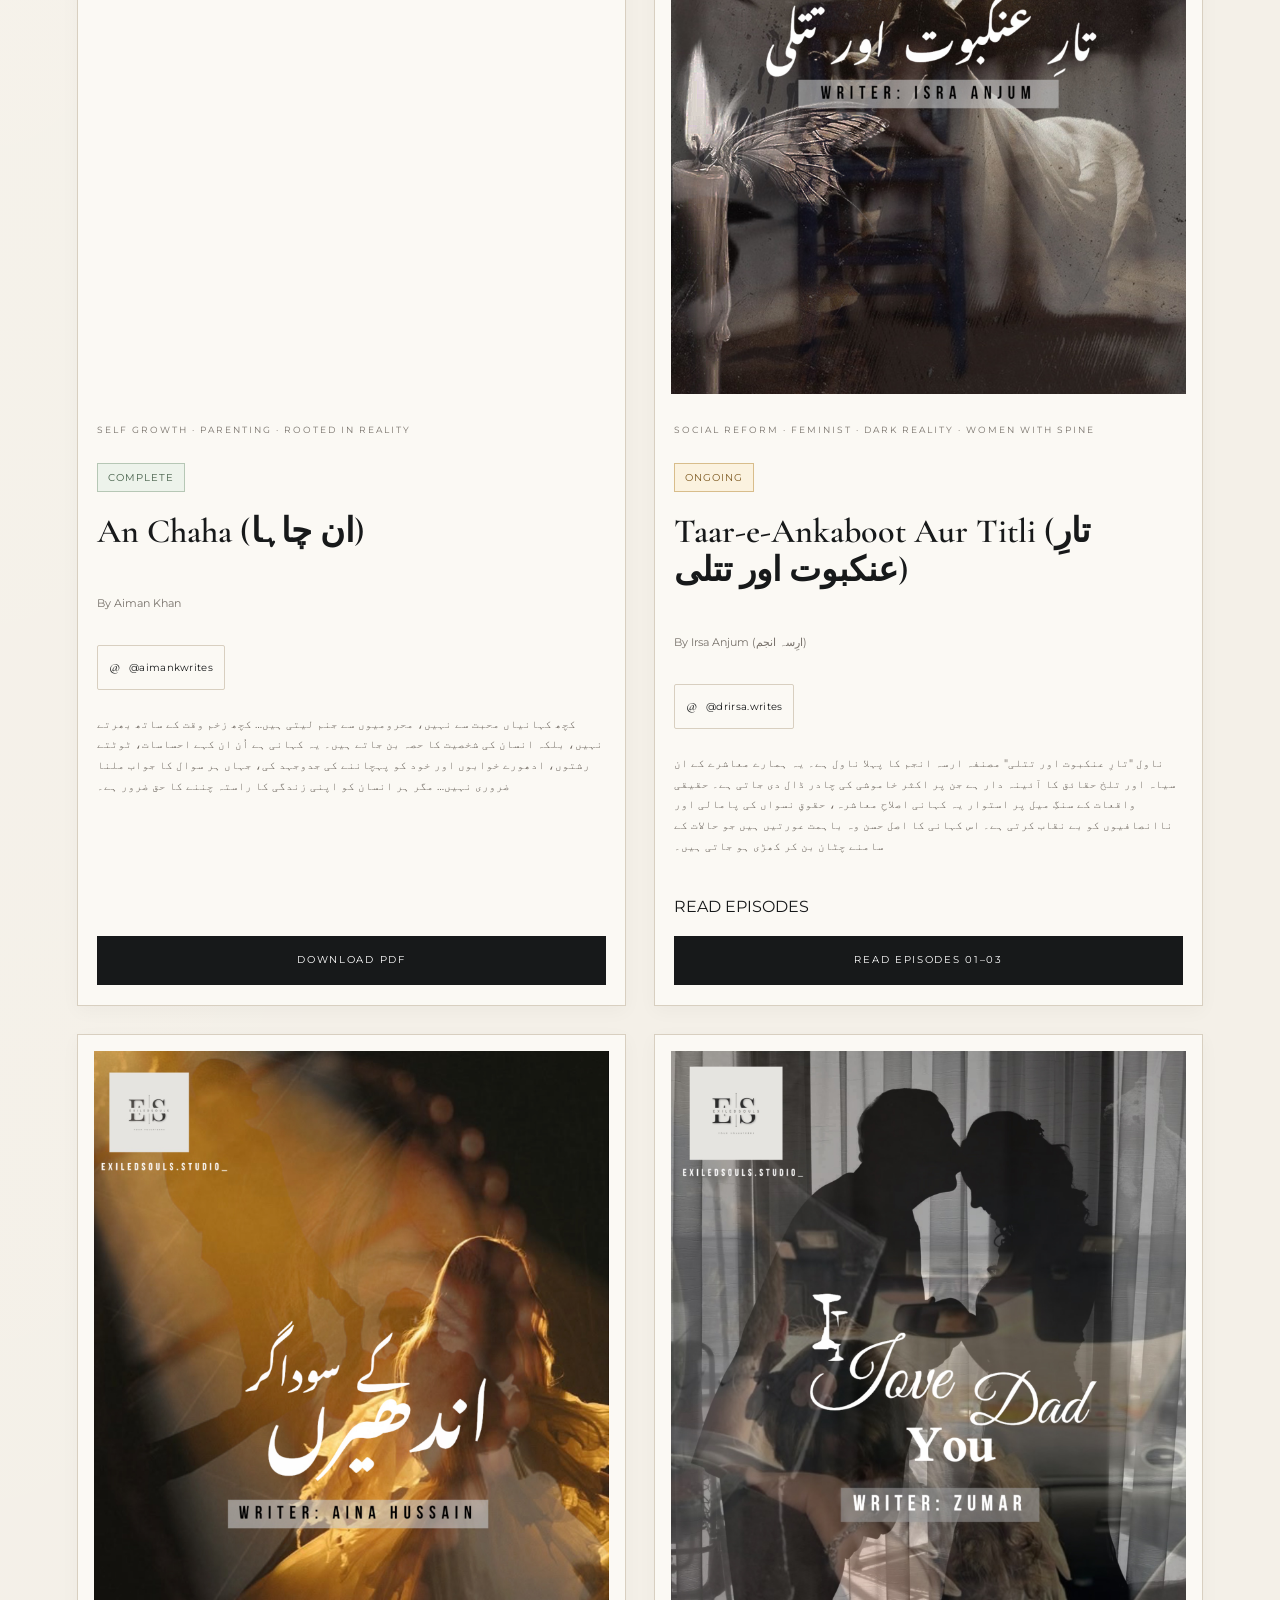
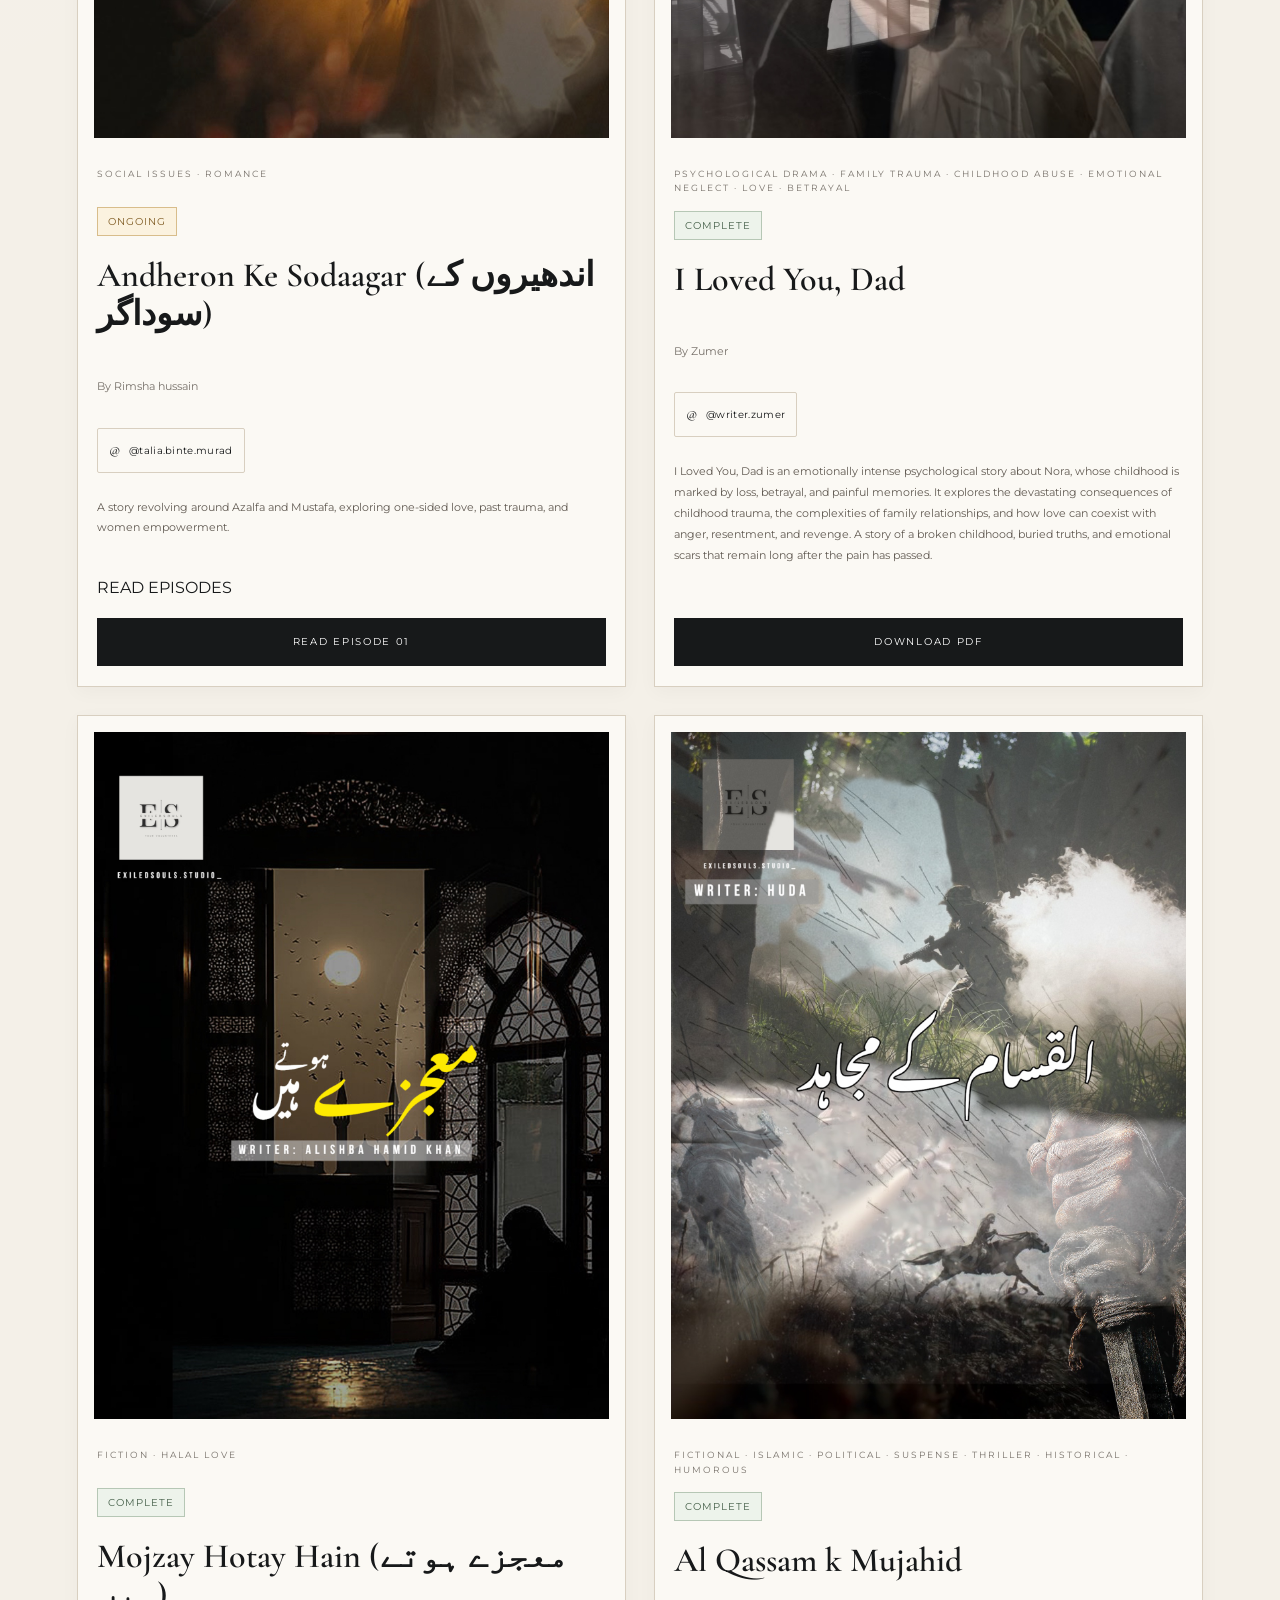
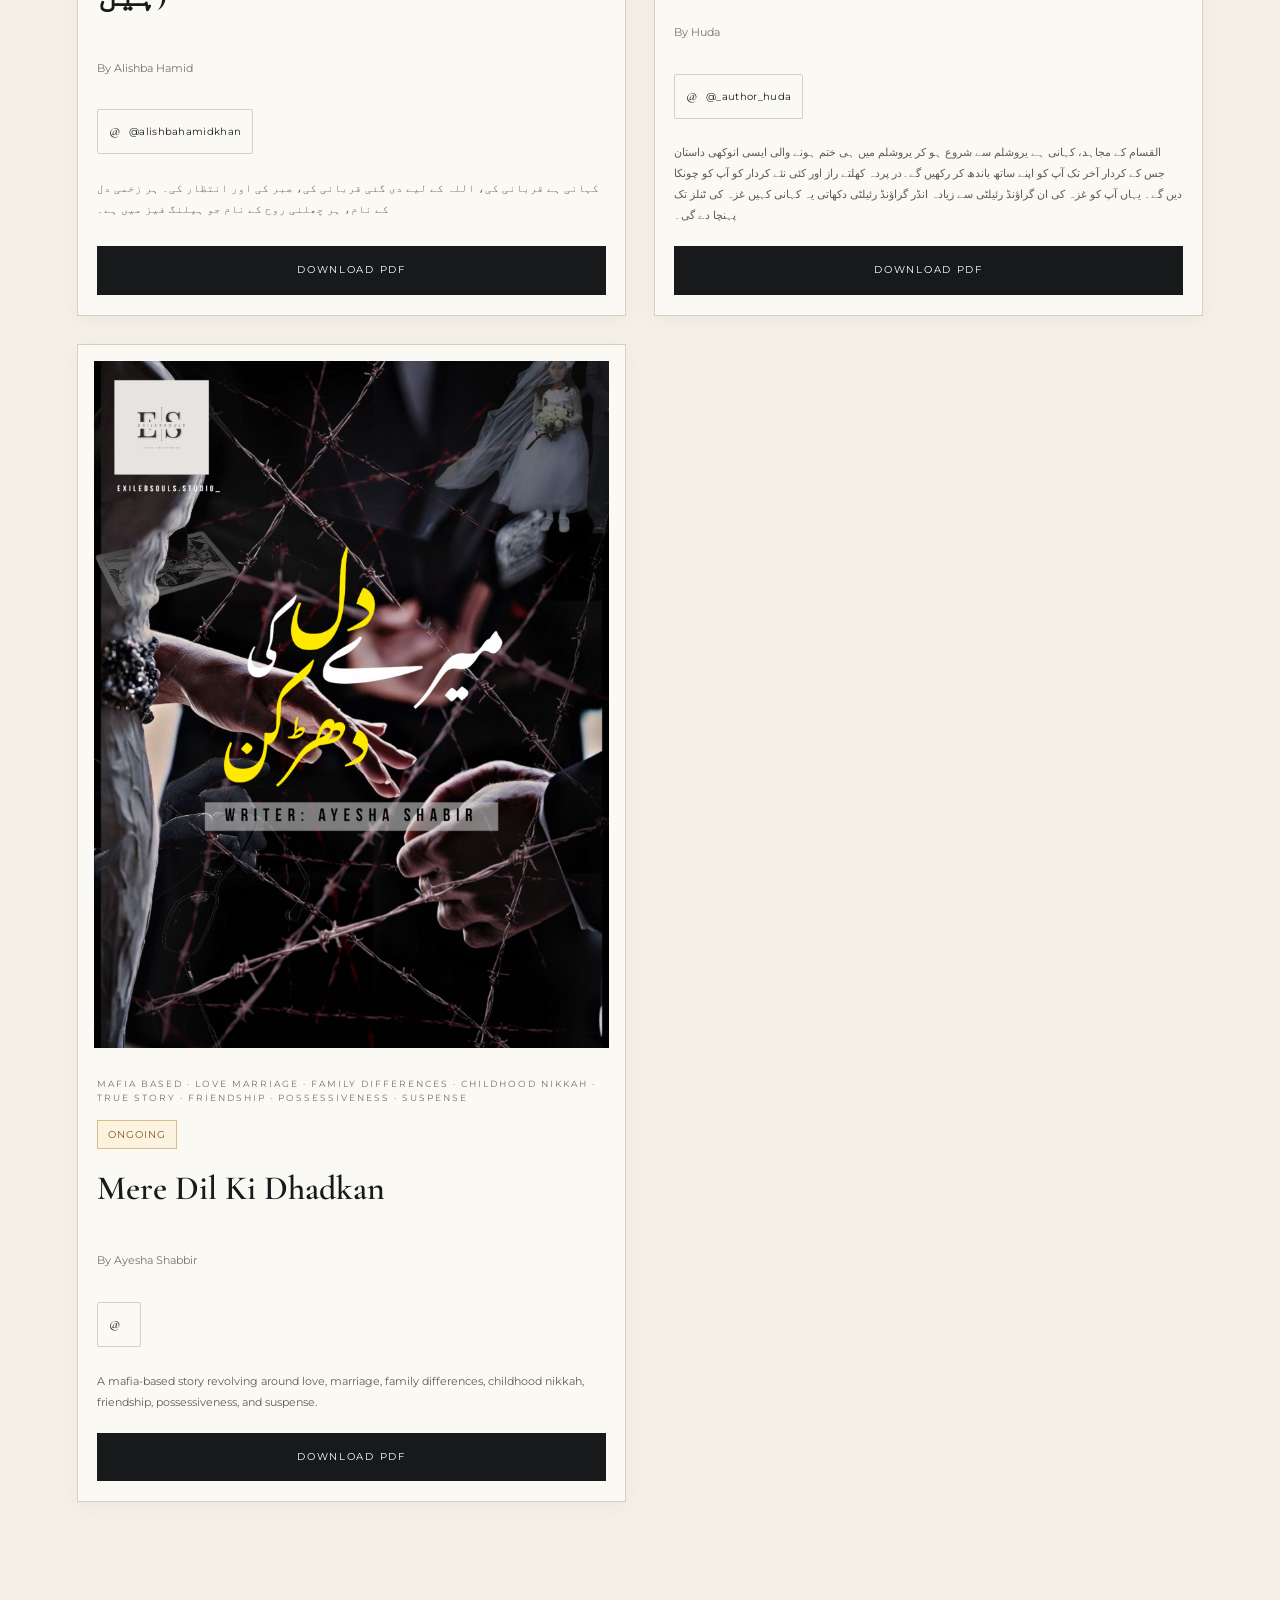
==== commit 015d781c: "Update index.html" ====
--- a/index.html
+++ b/index.html
@@ -1,14 +1,22 @@
-
-<!DOCTYPE html>
-<html>
+<!DOCTYPE html><html lang="en">
 <head>
     <meta charset="UTF-8">
-    <meta http-equiv="refresh" content="0; url=pdf.html">
-    <title>EXILED SOULS</title>
-    <link rel="icon" type="image/png" href="favicon.png">
-</head>
-<body>
-    <p>Opening EXILED SOULS...</p>
+    <meta name="viewport" content="width=device-width, initial-scale=1.0"><title>EXILED SOULS STUDIO | Your Novel Library</title>
+
+<meta name="description" content="Explore Urdu novels, fiction, mystery and stories by independent authors at Exiled Souls Studio.">
+
+<meta name="robots" content="index, follow">
+
+<link rel="icon" type="image/png" href="favicon.png">
+
+<meta property="og:site_name" content="Exiled Souls Studio">
+
+<meta http-equiv="refresh" content="0; url=pdf.html">
+
+<link rel="canonical" href="https://exiledsoulsstudio.github.io/Exiledsoul/">
+
+</head><body>
+    <p>Opening Exiled Souls Studio...</p>
     <a href="pdf.html">Open Novel Library</a>
 </body>
 </html>
